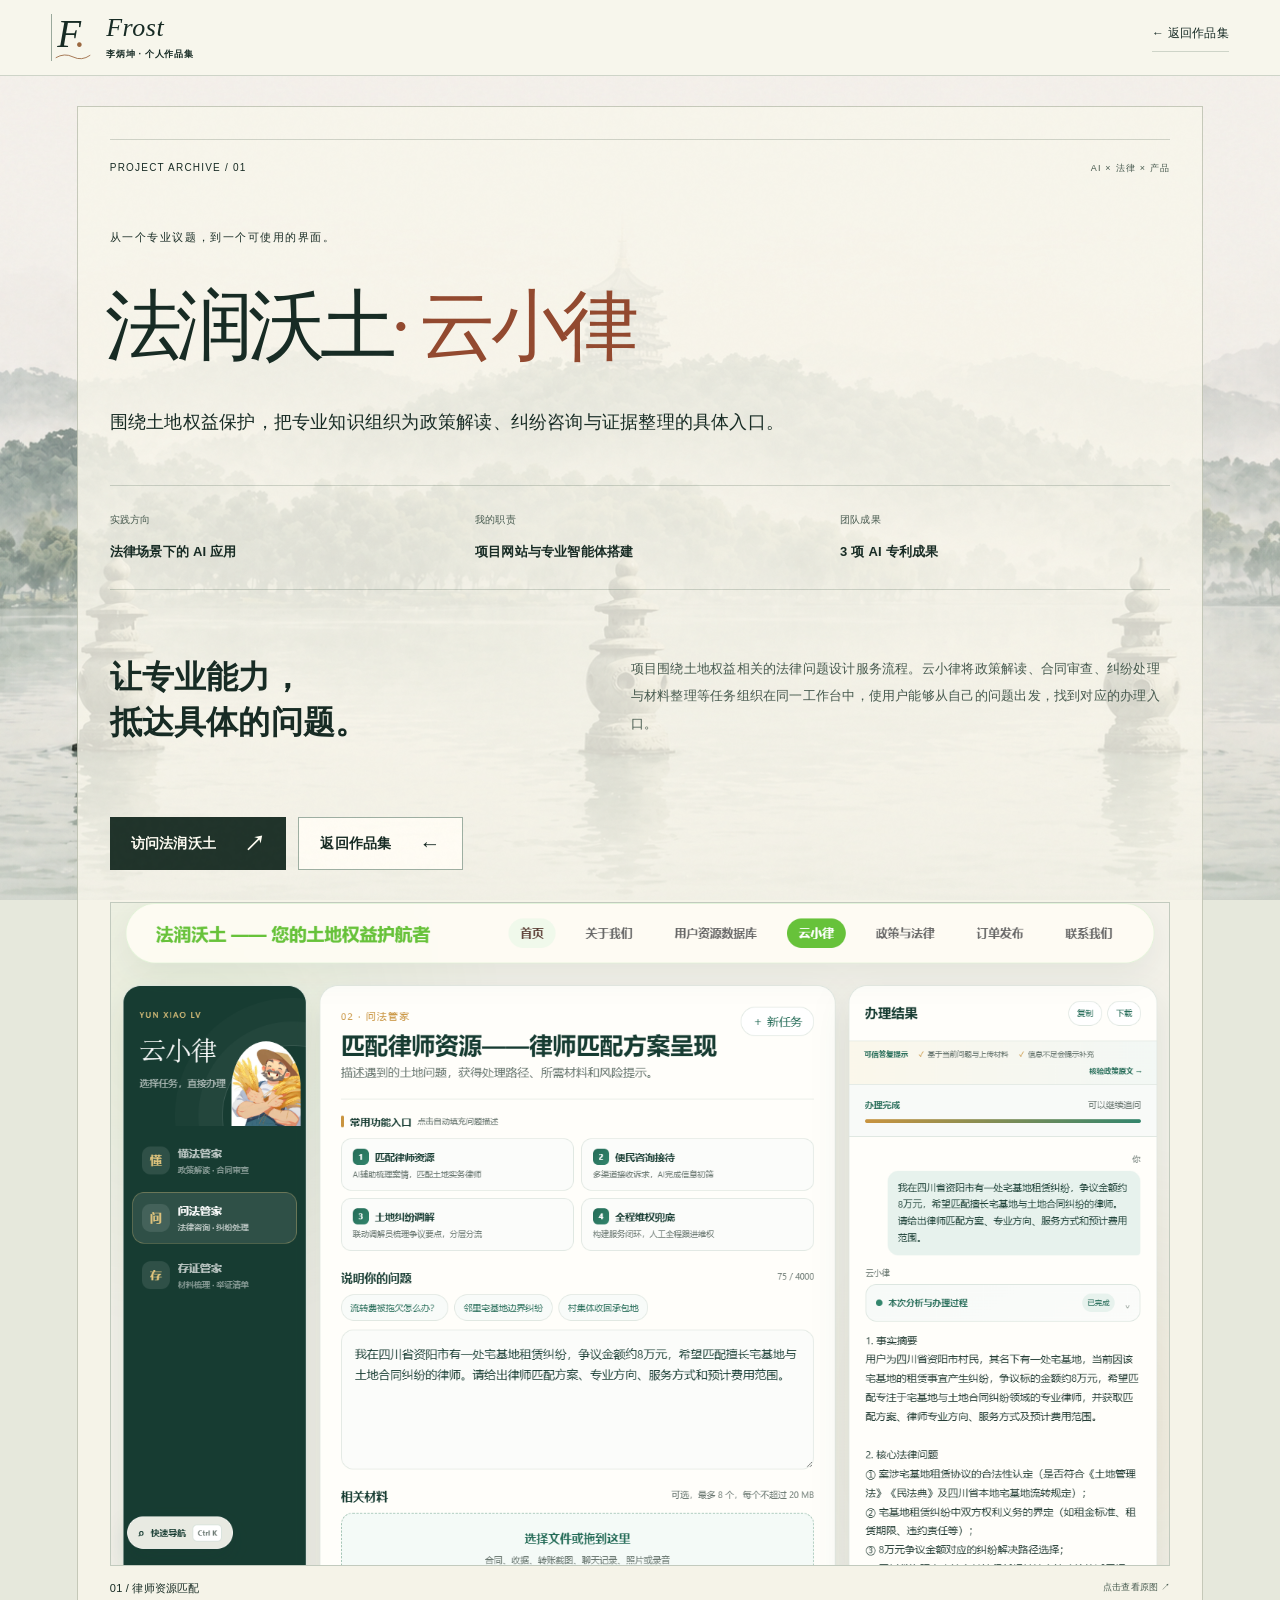
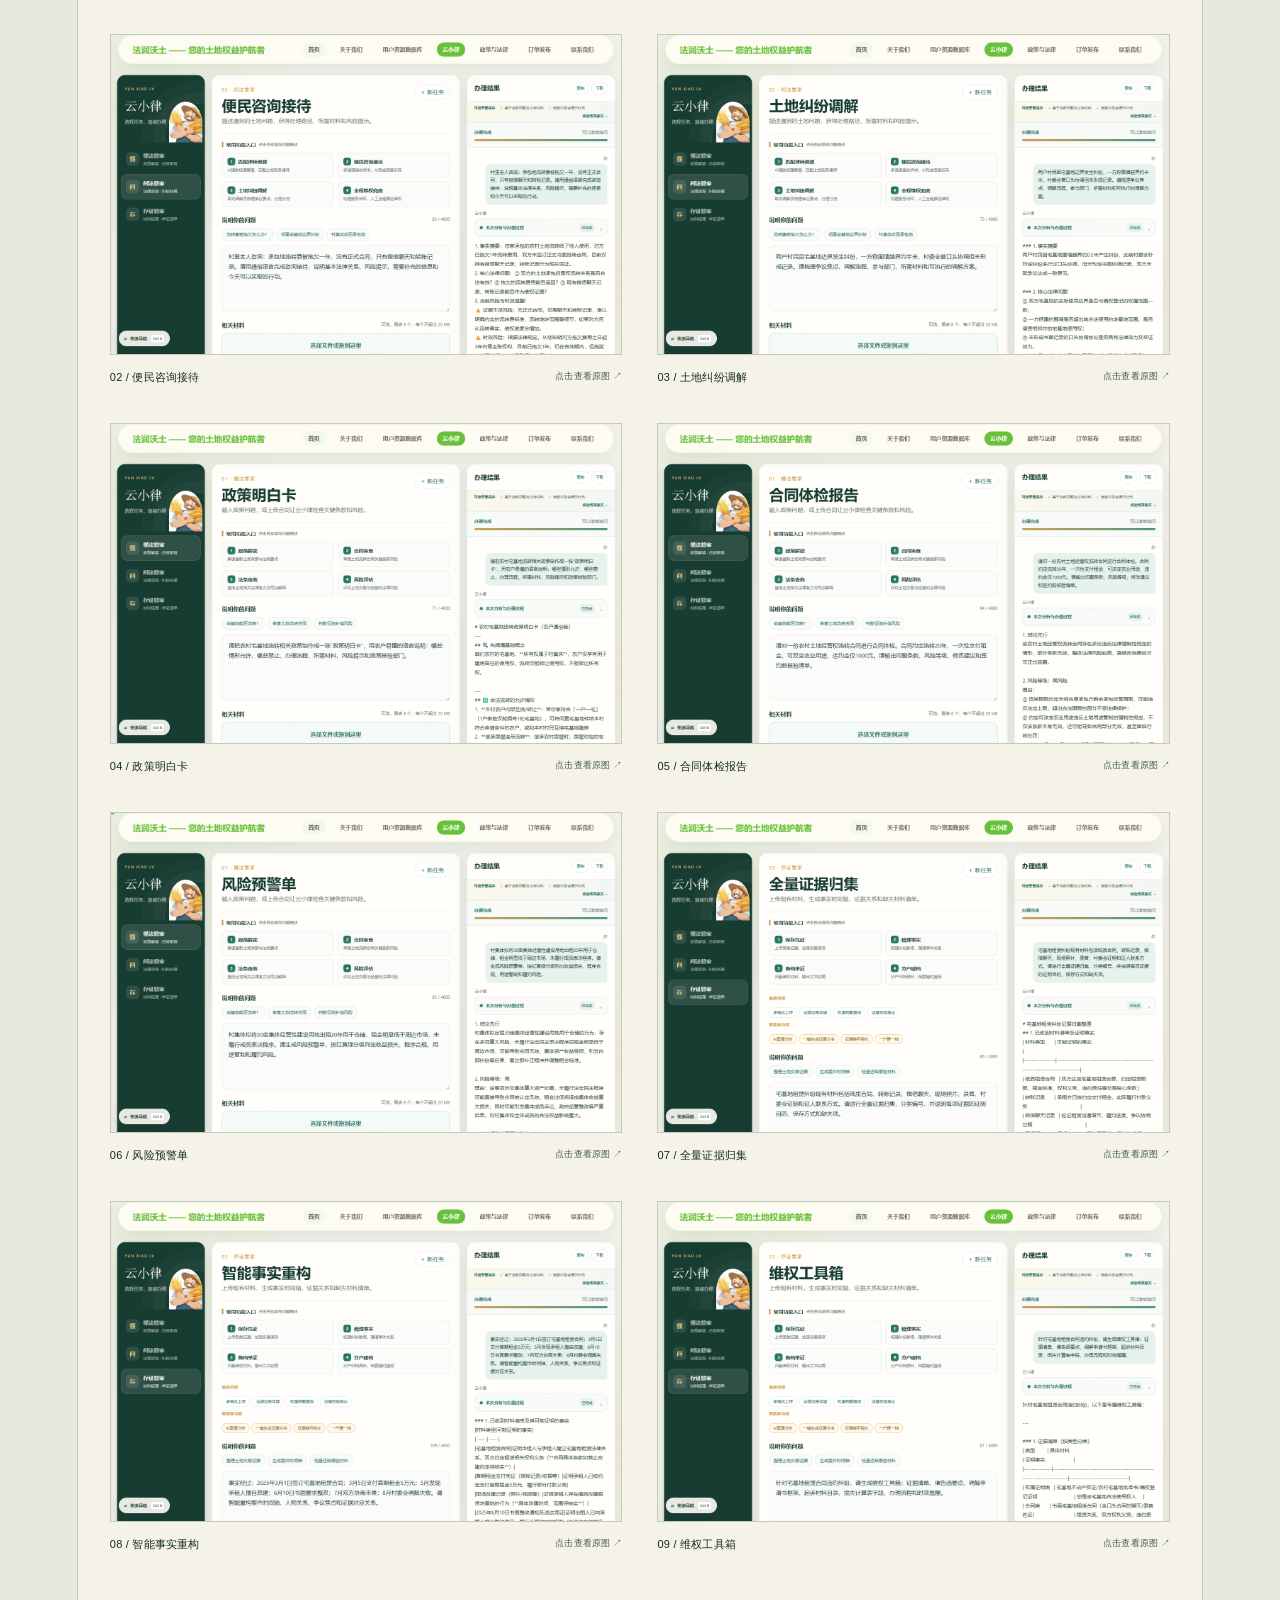
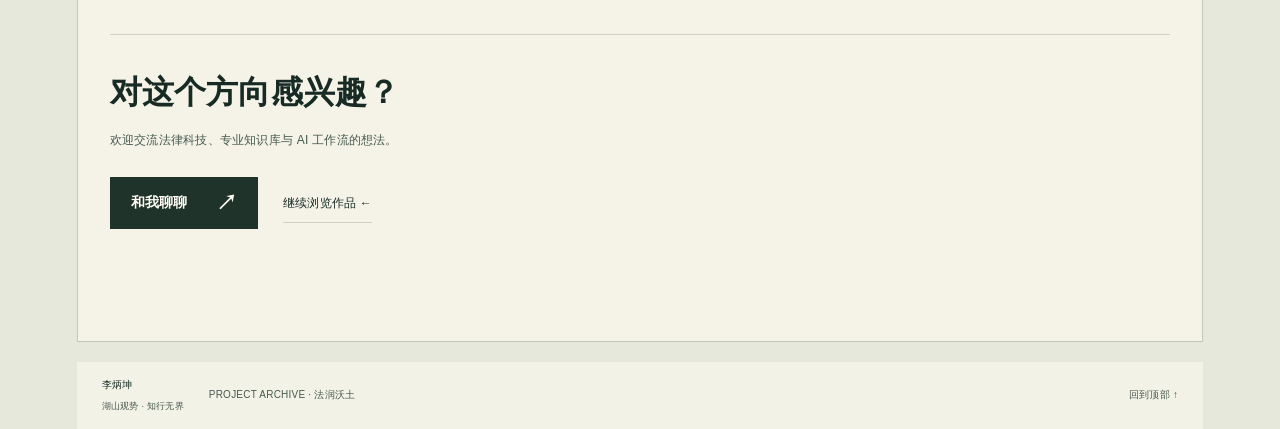
==== project-farun.html @ 603ca11f "Publish Frost portfolio with curated work order and linked resume navigation" ====
<!DOCTYPE html>
<html lang="zh-CN"><head><meta charset="UTF-8"><meta name="viewport" content="width=device-width,initial-scale=1"><meta name="theme-color" content="#203d35"><meta name="description" content="法润沃土·云小律项目档案：土地权益场景下的专业智能体与九项功能展示。"><title>法润沃土 · 项目档案 — 李炳坤</title><link rel="icon" href="assets/favicon.svg"><link rel="stylesheet" href="styles.css"><link rel="stylesheet" href="compact.css"><link rel="stylesheet" href="natural-lake.css"></head><body class="compact case-page"><div class="site-backdrop" aria-hidden="true"></div>
<a class="skip-link" href="#case-main">跳转到项目正文</a><header class="site-header"><a class="brand" href="index.html#home"><span aria-hidden="true" class="frost-mark">F<i>.</i><svg viewbox="0 0 44 9"><path d="M2 6Q12 0 22 5T42 3"></path></svg></span><span class="brand-word">Frost<small>李炳坤 · 个人作品集</small></span></a><a class="text-link" href="index.html#works">← 返回作品集</a></header>
<main class="wrap case-main" id="case-main"><div class="section-kicker"><span>PROJECT ARCHIVE / 01</span><span>AI × 法律 × 产品</span></div><span class="eyebrow">从一个专业议题，到一个可使用的界面。</span><h1 class="case-title">法润沃土<span>· 云小律</span></h1><p class="case-lead">围绕土地权益保护，把专业知识组织为政策解读、纠纷咨询与证据整理的具体入口。</p><div class="case-facts"><div><span>实践方向</span><strong>法律场景下的 AI 应用</strong></div><div><span>我的职责</span><strong>项目网站与专业智能体搭建</strong></div><div><span>团队成果</span><strong>3 项 AI 专利成果</strong></div></div>
<div class="case-intro"><h2>让专业能力，<br>抵达具体的问题。</h2><div><p>项目围绕土地权益相关的法律问题设计服务流程。云小律将政策解读、合同审查、纠纷处理与材料整理等任务组织在同一工作台中，使用户能够从自己的问题出发，找到对应的办理入口。</p></div></div>
<div class="case-actions"><a class="button button-dark" href="https://farunwotu.netlify.app/" target="_blank" rel="noopener noreferrer">访问法润沃土 <span>↗</span></a><a class="button button-paper" href="index.html#works">返回作品集 <span>←</span></a></div><div class="case-gallery">
<figure><a href="assets/evidence/farun-01.png" target="_blank" rel="noopener"><img src="assets/evidence/farun-01.png" alt="律师资源匹配方案功能截图" width="1440" height="900" loading="lazy"></a><figcaption><span>01 / 律师资源匹配</span><span>点击查看原图 ↗</span></figcaption></figure>
<figure><a href="assets/evidence/farun-02.png" target="_blank" rel="noopener"><img src="assets/evidence/farun-02.png" alt="便民咨询接待功能截图" width="1440" height="900" loading="lazy"></a><figcaption><span>02 / 便民咨询接待</span><span>点击查看原图 ↗</span></figcaption></figure>
<figure><a href="assets/evidence/farun-03.png" target="_blank" rel="noopener"><img src="assets/evidence/farun-03.png" alt="土地纠纷调解功能截图" width="1440" height="900" loading="lazy"></a><figcaption><span>03 / 土地纠纷调解</span><span>点击查看原图 ↗</span></figcaption></figure>
<figure><a href="assets/evidence/farun-04.png" target="_blank" rel="noopener"><img src="assets/evidence/farun-04.png" alt="政策明白卡功能截图" width="1440" height="900" loading="lazy"></a><figcaption><span>04 / 政策明白卡</span><span>点击查看原图 ↗</span></figcaption></figure>
<figure><a href="assets/evidence/farun-05.png" target="_blank" rel="noopener"><img src="assets/evidence/farun-05.png" alt="合同体检报告功能截图" width="1440" height="900" loading="lazy"></a><figcaption><span>05 / 合同体检报告</span><span>点击查看原图 ↗</span></figcaption></figure>
<figure><a href="assets/evidence/farun-06.png" target="_blank" rel="noopener"><img src="assets/evidence/farun-06.png" alt="风险预警单功能截图" width="1440" height="900" loading="lazy"></a><figcaption><span>06 / 风险预警单</span><span>点击查看原图 ↗</span></figcaption></figure>
<figure><a href="assets/evidence/farun-07.png" target="_blank" rel="noopener"><img src="assets/evidence/farun-07.png" alt="全量证据归集功能截图" width="1440" height="900" loading="lazy"></a><figcaption><span>07 / 全量证据归集</span><span>点击查看原图 ↗</span></figcaption></figure>
<figure><a href="assets/evidence/farun-08.png" target="_blank" rel="noopener"><img src="assets/evidence/farun-08.png" alt="智能事实重构功能截图" width="1440" height="900" loading="lazy"></a><figcaption><span>08 / 智能事实重构</span><span>点击查看原图 ↗</span></figcaption></figure>
<figure><a href="assets/evidence/farun-09.png" target="_blank" rel="noopener"><img src="assets/evidence/farun-09.png" alt="维权工具箱功能截图" width="1440" height="900" loading="lazy"></a><figcaption><span>09 / 维权工具箱</span><span>点击查看原图 ↗</span></figcaption></figure>
</div><div class="case-end"><h2>对这个方向感兴趣？</h2><p>欢迎交流法律科技、专业知识库与 AI 工作流的想法。</p><a class="button button-dark" href="index.html#contact">和我聊聊 <span>↗</span></a><a class="text-link" href="index.html#works">继续浏览作品 ←</a></div></main><footer class="site-footer wrap"><a class="footer-name" href="index.html">李炳坤<span>湖山观势 · 知行无界</span></a><span>PROJECT ARCHIVE · 法润沃土</span><a href="#case-main">回到顶部 ↑</a></footer></body></html>
---- styles.css ----
@charset "UTF-8";
:root{--paper:#f4f1e9;--ink:#203d35;--muted:#6c746a;--line:#203d3529;--accent:#aa694a;--serif:"Noto Serif SC","Source Han Serif SC","Songti SC","SimSun",serif;--sans:"Segoe UI","Microsoft YaHei",sans-serif;--ease:cubic-bezier(.22,1,.36,1)}
*{box-sizing:border-box}html{scroll-behavior:smooth;scroll-padding-top:110px}body{margin:0;background:var(--paper);color:var(--ink);font-family:var(--sans);font-size:14px;line-height:1.8;-webkit-font-smoothing:antialiased}body::after{content:"";position:fixed;inset:0;opacity:.025;pointer-events:none;z-index:90;background-image:url("data:image/svg+xml,%3Csvg viewBox='0 0 180 180' xmlns='http://www.w3.org/2000/svg'%3E%3Cfilter id='n'%3E%3CfeTurbulence type='fractalNoise' baseFrequency='.78' numOctaves='3' stitchTiles='stitch'/%3E%3C/filter%3E%3Cpath fill='%23000' filter='url(%23n)' d='M0 0h180v180H0z'/%3E%3C/svg%3E")}::selection{background:#c9d4b7;color:var(--ink)}a{color:inherit;text-decoration:none}button{color:inherit;font:inherit;cursor:pointer;border:0;background:none}a,button,summary{-webkit-tap-highlight-color:transparent}button,a,summary{touch-action:manipulation}:focus-visible{outline:2px solid var(--accent);outline-offset:6px}img{display:block;max-width:100%}h1,h2,h3,p{margin:0}h1,h2,h3{font-weight:400}h2{font-family:var(--serif);font-size:clamp(32px,3.5vw,52px);line-height:1.55;letter-spacing:-.04em}h3{font-family:var(--serif);font-size:23px;line-height:1.5}i,em{font-weight:400}button span,a span{transition:transform .35s var(--ease)}.wrap{width:min(1280px,88%);margin-inline:auto}.section-pad{padding-block:112px}.eyebrow,.mini-label{font-size:11px;letter-spacing:.14em}.mini-label{color:var(--muted)}.serif-italic{color:var(--accent)}.skip-link{position:fixed;top:-70px;left:20px;background:var(--ink);color:var(--paper);padding:12px 20px;z-index:300}.skip-link:focus{top:15px}.reading-progress{position:fixed;left:0;top:0;height:3px;width:100%;background:var(--accent);transform:scaleX(0);transform-origin:left;z-index:150}
.site-header{height:108px;width:88%;max-width:1280px;margin:auto;border-bottom:1px solid var(--line);display:flex;align-items:center;justify-content:space-between;gap:20px}.brand{display:flex;align-items:center;gap:13px;font-family:var(--serif);font-size:22px;letter-spacing:.1em}.brand small{display:block;font:9px var(--sans);letter-spacing:.18em;margin-top:2px}.brand-seal{display:grid;place-items:center;border:1px solid var(--ink);width:38px;height:42px;font-size:27px;line-height:1}.site-header nav{display:flex;gap:42px}.site-header nav a{font-size:12px;position:relative;padding:12px 0}.site-header nav a::after{content:"";height:1px;background:var(--ink);position:absolute;bottom:6px;left:0;width:100%;transform:scaleX(0);transform-origin:left;transition:transform .3s}.site-header nav a:hover::after,.site-header nav a.active::after{transform:scaleX(1)}.site-header nav a span{font-size:8px;vertical-align:super;margin-left:7px;color:var(--muted)}.nav-contact{font-size:12px;display:flex;align-items:center;gap:9px}.nav-contact>span:last-child{font-size:22px;margin-left:16px}.status-dot{display:inline-block;width:6px;height:6px;border-radius:100%;background:#83966a;box-shadow:0 0 0 4px #83966a14}
.hero{position:relative;padding-top:60px;padding-bottom:80px;display:grid;grid-template-columns:1.3fr 1fr;gap:5.5%;align-items:center}.hero .eyebrow{display:flex;align-items:center;gap:12px;font-size:10px;letter-spacing:.1em;margin-bottom:26px}.tiny-star{font-size:24px;color:var(--accent)}h1{font-family:var(--serif);font-size:clamp(54px,6.4vw,94px);line-height:1.35;letter-spacing:-.07em;margin-left:-5px}.hero-line{display:block;overflow:hidden;padding-bottom:.07em}.hero-line>span{display:block}.outline-word{color:transparent;-webkit-text-stroke:1px var(--ink)}h1 i{color:var(--accent);font-style:normal;margin-left:-.2em}.hero-description{display:flex;gap:20px;margin-top:24px;align-items:stretch}.vertical-rule{width:1px;background:var(--accent);margin-block:5px}.hero-description p{font-family:var(--serif);font-size:17px;line-height:1.9}.hero-description p>span{display:inline-block;font-family:var(--sans);font-size:12px;color:var(--muted);margin-top:10px}.hero-actions{display:flex;align-items:center;gap:30px;margin-top:31px}.button{padding:15px 25px;display:inline-flex;justify-content:space-between;align-items:center;gap:36px;font-size:12px;min-height:50px;transition:background .3s,transform .3s}.button-dark{color:var(--paper);background:var(--ink)}.button-dark:hover{background:#35564a}.button:hover>span,.text-link:hover>span{transform:translate(3px,-3px)}.button>span{font-size:21px;line-height:1}.text-link{font-size:12px;border-bottom:1px solid var(--line);padding-bottom:7px;display:inline-flex;gap:24px;align-items:center}.hero-foot{font-size:10px;margin-top:43px;display:flex;flex-wrap:wrap;gap:14px 22px;color:var(--muted)}.coordinate{font-size:9px;letter-spacing:.04em}.portrait-composition{position:relative;align-self:center}.portrait-topline,.portrait-bottom{font-size:9px;display:flex;justify-content:space-between;letter-spacing:.08em;color:var(--muted)}.portrait-topline{margin-bottom:13px}.portrait-bottom{margin-top:14px}.portrait-frame{aspect-ratio:4/4.85;position:relative;overflow:hidden;background:#31454e}.portrait-frame>img{width:100%;height:100%;object-fit:cover;object-position:53% 50%;transition:transform 1.5s var(--ease);filter:saturate(.66)}.portrait-frame:hover>img{transform:scale(1.045)}.portrait-shade{position:absolute;inset:0;background:linear-gradient(180deg,transparent 60%,#11292390)}.portrait-caption{position:absolute;bottom:27px;left:27px;right:27px;display:flex;justify-content:space-between;align-items:end;color:#fff}.portrait-caption>span:first-child{font:20px/1.6 var(--serif);letter-spacing:.15em}.portrait-caption>span:last-child{font-size:10px;letter-spacing:.2em;line-height:1.4}.portrait-corner{position:absolute;top:15px;left:20px;color:#ffffffa0;font-size:25px;font-weight:200}.orbit-stamp{position:absolute;width:113px;height:113px;left:-56px;bottom:65px;background:var(--paper);border-radius:50%;box-shadow:0 0 0 7px #f4f1e925}.orbit-stamp svg{width:100%;height:100%;animation:orbit 35s linear infinite}.orbit-stamp text{fill:var(--ink);font:10.8px var(--sans);letter-spacing:1.4px}.orbit-stamp>span{position:absolute;inset:0;display:grid;place-items:center;font:46px Georgia,serif}.scroll-note{grid-column:1/-1;display:flex;align-items:center;gap:20px;font-size:10px;letter-spacing:.1em;margin-top:20px}.scroll-note span:last-child{color:var(--muted);font-size:8px;letter-spacing:.2em}.scroll-arrow{border:1px solid var(--line);width:29px;height:39px;display:grid;place-items:center;animation:bob 2s ease-in-out infinite}.ticker{overflow:hidden;background:var(--ink);color:var(--paper);padding:25px 0}.ticker-track{display:flex;width:max-content;align-items:center;animation:ticker 45s linear infinite}.ticker:hover .ticker-track{animation-play-state:paused}.ticker span{font:23px Georgia,serif;letter-spacing:.04em;white-space:nowrap}.ticker i{font-style:normal;color:#c9c2a5;font-size:29px;margin:0 48px}
.section-kicker{display:flex;justify-content:space-between;align-items:center;border-top:1px solid var(--line);padding-top:19px;margin-bottom:54px;font-size:10px;letter-spacing:.12em}.section-kicker>span:last-child{font-size:9px;color:var(--muted)}.about-grid{display:grid;grid-template-columns:1fr 1fr;gap:12%}.about h2{margin-top:20px}.signature{font:italic 37px "Palatino Linotype",Georgia,serif;color:var(--accent);margin-top:30px;transform:rotate(-6deg);display:inline-block}.signature span{font:10px var(--sans);display:inline-block;transform:rotate(6deg);margin-left:22px;color:var(--muted)}.about-body p{font-size:13px;line-height:2.1;color:var(--muted);margin-bottom:18px}.about-body .lead{font-family:var(--serif);font-size:22px;color:var(--ink);line-height:1.8;margin-bottom:22px}.tags{display:flex;gap:8px;flex-wrap:wrap;margin-top:24px}.tags>span{font-size:10px;border:1px solid var(--line);padding:4px 11px}.metrics{display:grid;grid-template-columns:repeat(4,1fr);margin-top:65px;padding-block:36px;border-top:1px solid var(--line);border-bottom:1px solid var(--line)}.metrics>div{padding-left:30px;border-left:1px solid var(--line)}.metrics>div:first-child{padding-left:0;border:0}.metrics strong{font:58px/1.2 Georgia,serif;display:block;letter-spacing:-.04em}.metrics em{font:17px var(--serif);margin-left:7px;letter-spacing:0}.metrics>div>span{display:block;margin-top:12px;font-size:11px;color:var(--muted)}.expertise{background:#e9eade}.section-heading{display:flex;align-items:center;justify-content:space-between;gap:40px;margin-bottom:45px}.section-heading>p{font-size:12px;color:var(--muted);line-height:2}.capability{border-top:1px solid var(--line)}.capability:last-child{border-bottom:1px solid var(--line)}.capability summary{list-style:none;cursor:pointer;display:flex;align-items:center;gap:28px;padding:31px 0;transition:color .25s}.capability summary::-webkit-details-marker{display:none}.capability summary:hover{color:var(--accent)}.cap-number{font:12px Georgia,serif;align-self:flex-start;margin-top:7px;color:var(--muted)}.cap-title{font-family:var(--serif);font-size:34px;display:flex;align-items:center;gap:26px;flex:1}.cap-title>span{font:10px var(--sans);letter-spacing:.12em;color:var(--muted)}.cap-short{font-size:11px;color:var(--muted)}.cap-toggle{border:1px solid var(--line);width:44px;height:44px;display:grid;place-items:center;font-size:22px;transition:transform .4s,background .4s}.capability[open] .cap-toggle{transform:rotate(90deg);background:var(--ink);color:var(--paper)}.cap-content{display:grid;grid-template-columns:.85fr 1.4fr;gap:7%;padding:4px 0 45px 42px;animation:cap-in .5s var(--ease)}.cap-art{min-height:315px;position:relative;padding:35px;display:flex;flex-direction:column;justify-content:center;overflow:hidden}.language-art{background:#d9dfd0}.language-art>span{font:70px/.95 Georgia,serif;position:relative;z-index:1}.language-art>div{font-size:10px;margin-top:22px;letter-spacing:.2em}.language-art svg{position:absolute;width:220px;right:-42px;bottom:-34px;fill:none;stroke:var(--ink);stroke-width:.7;opacity:.18;animation:orbit 70s linear infinite}.cap-description>p{font:17px/1.7 var(--serif);margin-bottom:18px}.cap-description ul{padding:0;list-style:none;margin:0}.cap-description li{margin-bottom:14px;display:grid;grid-template-columns:145px 1fr;gap:15px}.cap-description strong{font-size:12px;font-weight:500}.cap-description li span{font-size:12px;color:var(--muted);line-height:1.9}.cap-description .tags{margin-top:20px}.ai-art{background:var(--ink);color:var(--paper);align-items:center}.ai-art>span{font:90px Georgia,serif;z-index:1}.ai-spark{color:#b9c59d;font-size:45px;margin-left:12px;display:inline-block;animation:orbit 15s linear infinite}.ai-orbit{position:absolute;width:250px;height:130px;border:1px solid #f4f1e935;border-radius:50%;transform:rotate(40deg)}.ai-orbit.second{transform:rotate(-40deg)}.art-caption{position:absolute;bottom:24px;left:28px;font-size:9px;letter-spacing:.18em}.media-art{background:#dfc8b3}.media-art>span{font:56px/1 Georgia,serif;position:relative;z-index:1}.media-bars{position:absolute;right:20px;bottom:0;display:flex;gap:10px;align-items:end;height:80%;opacity:.18}.media-bars i{display:block;width:22px;background:var(--ink);height:35%}.media-bars i:nth-child(2n){height:50%}.media-bars i:nth-child(3n){height:65%}.media-bars i:last-child{height:90%}
.practice-grid{display:grid;grid-template-columns:repeat(3,minmax(0,1fr));gap:28px}.project{display:flex;flex-direction:column;min-width:0}.project-visual{height:330px;position:relative;overflow:hidden;transition:transform .6s var(--ease);padding:48px 25px;display:flex;flex-direction:column;justify-content:center;align-items:center}.project:hover .project-visual{transform:translateY(-6px)}.visual-index,.visual-foot{position:absolute;left:24px;font-size:8px;letter-spacing:.17em}.visual-index{top:20px}.visual-foot{bottom:20px;opacity:.7}.workflow-visual{background:#e2e5d9;background-image:linear-gradient(#203d3507 1px,transparent 1px),linear-gradient(90deg,#203d3507 1px,transparent 1px);background-size:24px 24px}.flow-node{border:1px solid #203d3538;background:#eef0e7;text-align:center;padding:9px 20px;font-size:12px;width:80%}.flow-node span{display:block;font-size:6px;letter-spacing:.15em;margin-top:3px}.flow-core{background:var(--ink);color:var(--paper);box-shadow:0 7px 18px #203d351a}.flow-connector{font-size:16px;line-height:1.5;color:#7c8c79}.growth-visual{background:#c5a285;color:#203d35;align-items:flex-start}.big-stat{font:100px/1 Georgia,serif;letter-spacing:-.06em}.big-stat span{font:24px var(--serif);letter-spacing:0;margin-left:6px}.growth-sub{font:14px var(--serif);letter-spacing:.16em;margin-top:10px}.growth-visual svg{width:100%;height:70px;margin-top:25px;overflow:visible}.growth-visual path{fill:none;stroke:var(--ink);stroke-width:1.5}.growth-visual .graph-grid{stroke-width:.5;opacity:.2}.voice-visual{background:#263f37;color:var(--paper);align-items:flex-start}.quote-mark{position:absolute;right:25px;top:30px;font:120px Georgia,serif;color:#f4f1e925}.voice-type{font:48px/1.05 Georgia,serif;position:relative}.voice-type i{color:#c8ccaf}.sound-wave{display:flex;align-items:center;gap:7px;height:46px;margin-top:24px}.sound-wave i{display:block;width:2px;background:#bbc4a5;height:18px}.sound-wave i:nth-child(3n){height:36px}.sound-wave i:nth-child(4n){height:28px}.sound-wave i:nth-child(5n){height:44px}.project:hover .sound-wave i{animation:wave .8s ease-in-out infinite alternate}.sound-wave i:nth-child(2n){animation-delay:.25s}.project-meta{display:flex;justify-content:space-between;font-size:9px;color:var(--muted);margin-top:25px;gap:10px}.project h3{font-size:21px;margin-top:12px}.project>p{font-size:12px;line-height:1.95;color:var(--muted);margin-top:14px;margin-bottom:22px}.project-link{display:flex;justify-content:space-between;padding:13px 0;border-bottom:1px solid var(--line);font-size:11px;margin-top:auto;text-align:left}.project-link span{font-size:20px;line-height:1}.project-link:hover span{transform:translate(3px,-3px)}.source-note{font-size:9px;letter-spacing:.04em;color:var(--muted);margin-top:28px}
.landscape{height:520px;position:relative;overflow:hidden;color:#f4f1e9;background:#31473b}.landscape>img{position:absolute;width:100%;height:120%;top:-10%;object-fit:cover;filter:saturate(.45);will-change:transform}.landscape-overlay{position:absolute;inset:0;background:linear-gradient(90deg,#142e2ad9,#142e2a50)}.landscape-inner{position:relative;z-index:1;padding-top:75px}.landscape-inner>.eyebrow{font-size:9px;letter-spacing:.2em;color:#d1d5bf}.landscape-inner>p{font:clamp(36px,4.5vw,64px)/1.6 var(--serif);letter-spacing:.03em;margin-top:28px}.landscape-inner>p span{color:#d9c59e}.landscape-inner>div{display:flex;justify-content:space-between;font-size:11px;letter-spacing:.12em;margin-top:45px;border-top:1px solid #f4f1e94d;padding-top:20px}.contact-grid{display:grid;grid-template-columns:1fr 300px;gap:12%;align-items:center}.availability{display:flex;align-items:center;gap:12px;font-size:11px;margin-bottom:25px}.contact h2{font-size:clamp(32px,3.8vw,54px);position:relative;display:inline-block}.contact-star{position:absolute;right:-65px;top:0;color:var(--accent);font-size:50px;animation:orbit 35s linear infinite}.contact-grid p{font-size:12px;color:var(--muted);line-height:2;margin-top:22px}.email-link{font:clamp(17px,2.1vw,30px)/1.4 Georgia,serif;display:flex;gap:25px;justify-content:space-between;border-bottom:1px solid var(--ink);padding-block:17px;margin-top:25px;max-width:520px;overflow-wrap:anywhere}.email-link span{flex-shrink:0}.email-link:hover span{transform:translate(4px,-4px)}.contact-links{display:flex;flex-wrap:wrap;gap:12px 26px;font-size:10px;margin-top:23px}.contact-links a:hover{color:var(--accent)}.wechat-card{border:1px solid var(--line);padding:24px;background:#eeeee3;display:flex;flex-direction:column;align-items:center}.wechat-card-top{display:flex;justify-content:space-between;width:100%;font-size:10px;margin-bottom:22px}.wechat-card-top>span:last-child{font-size:19px}.wechat-card>img{width:190px;height:auto;border:12px solid white;background:white}.wechat-card>strong{font-weight:500;letter-spacing:.13em;font-size:16px;margin-top:20px}.qr-hint{font-size:9px;color:var(--muted);margin-top:5px}.wechat-card>.button{margin-top:22px;width:100%;padding:10px 20px;min-height:44px;font-size:11px}.site-footer{border-top:1px solid var(--line);padding-block:30px;display:flex;justify-content:space-between;align-items:center;gap:22px;font-size:9px;color:var(--muted)}.footer-name{font:19px var(--serif);color:var(--ink)}.footer-name>span{font:9px var(--sans);display:block;margin-top:8px;color:var(--muted)}.site-footer button{font-size:10px;padding:10px 0}.site-footer>a:last-child{font-size:10px}
dialog{background:var(--paper);color:var(--ink);border:1px solid var(--line);padding:60px;width:min(680px,90vw);max-height:85vh;overscroll-behavior:contain}dialog::backdrop{background:#112922b8;backdrop-filter:blur(6px)}dialog[open]{animation:cap-in .35s var(--ease)}.dialog-close{position:absolute;right:15px;top:10px;font-size:29px;padding:5px 12px}dialog h2{font-size:32px;margin:20px 0 28px}dialog h3{font-size:17px;margin:22px 0 9px}dialog p{font-size:13px;color:var(--muted);line-height:2}dialog .eyebrow{color:var(--accent);font-size:9px}dialog .text-link{margin-top:30px}.toast{position:fixed;bottom:30px;left:50%;transform:translate(-50%,20px);background:var(--ink);color:var(--paper);padding:12px 25px;font-size:12px;box-shadow:0 6px 30px #0002;opacity:0;visibility:hidden;transition:.3s;z-index:300;max-width:90vw;text-align:center}.toast.visible{opacity:1;visibility:visible;transform:translate(-50%,0)}
.intro[hidden]{display:none}.intro{position:fixed;inset:0;background:var(--ink);color:var(--paper);z-index:200;display:flex;flex-direction:column;justify-content:space-between;padding:35px 6%;clip-path:inset(0);transition:clip-path 1s var(--ease)}.intro.leaving{clip-path:inset(0 0 100% 0);pointer-events:none}.intro-top,.intro-bottom{display:flex;justify-content:space-between;align-items:center;font-size:9px;letter-spacing:.16em}.intro-top>button{font-size:11px;letter-spacing:.1em;padding:12px 0}.intro-center{text-align:center}.intro-eyebrow{font-size:11px;letter-spacing:.3em;color:#c4ccb8;display:block;animation:cap-in 1s .1s both}.intro-name{font:clamp(65px,12vw,180px)/1.7 var(--serif);letter-spacing:.08em;overflow:hidden;white-space:nowrap}.intro-name>span{display:inline-block;animation:intro-letter 1.2s var(--ease) both}.intro-name>span:nth-child(2){animation-delay:.12s}.intro-name>span:nth-child(3){animation-delay:.24s}.intro-name>span:nth-child(4){animation-delay:.36s}.intro-name>i{font-style:normal;color:#c7a477;display:inline-block;animation:intro-letter 1.2s .48s var(--ease) both;margin-left:-.35em}.intro-line{width:min(420px,65%);height:1px;background:#c7cdb94d;margin:10px auto 25px;position:relative;overflow:hidden}.intro-line::after{content:"";position:absolute;inset:0;background:#c7a477;transform-origin:left;animation:line-draw 1.8s .1s both}.intro-caption{font-size:8px;letter-spacing:.25em;animation:cap-in 1s .5s both}.is-intro{overflow:hidden}.motion .reveal{opacity:0;transform:translateY(26px);transition:opacity .85s var(--ease),transform .85s var(--ease)}.motion .reveal.visible{opacity:1;transform:none}.motion:not(.ready) .hero-enter{opacity:0;transform:translateY(22px)}.motion .hero-enter{transition:opacity 1.2s var(--ease),transform 1.2s var(--ease)}.motion .hero-actions{transition-delay:.15s}.motion .hero-foot{transition-delay:.25s}.motion .portrait-composition{transition-delay:.2s}.motion:not(.ready) .hero-line>span{transform:translateY(115%) rotate(3deg)}.motion .hero-line>span{transition:transform 1.4s var(--ease)}.motion .hero-line:nth-child(2)>span{transition-delay:.15s}
@keyframes orbit{to{transform:rotate(360deg)}}@keyframes bob{50%{transform:translateY(5px)}}@keyframes ticker{to{transform:translateX(-50%)}}@keyframes intro-letter{from{transform:translateY(110%) rotate(8deg)}to{transform:none}}@keyframes line-draw{from{transform:scaleX(0)}to{transform:scaleX(1)}}@keyframes cap-in{from{opacity:0;transform:translateY(15px)}to{opacity:1;transform:none}}@keyframes wave{to{transform:scaleY(.4)}}
@media(min-width:1600px){.hero{padding-top:80px;padding-bottom:90px}.portrait-frame{max-height:600px}.hero h1{font-size:100px}}
@media(max-width:1100px){.wrap,.site-header{width:90%}.hero{gap:5%;grid-template-columns:1.2fr 1fr}.hero .eyebrow{font-size:8px}.hero h1{font-size:6.2vw}.hero-description p{font-size:15px}.hero-foot{margin-top:25px}.hero-actions{margin-top:25px}.portrait-topline span:first-child{font-size:8px}.cap-content{gap:5%;padding-left:0}.cap-description li{grid-template-columns:1fr;gap:4px}.cap-art{min-height:340px}.project-visual{height:290px;padding-inline:20px}.project h3{font-size:18px}.voice-type{font-size:40px}.big-stat{font-size:80px}.contact-grid{gap:7%}.contact-star{right:-45px;font-size:36px}.section-pad{padding-block:85px}.cap-title{gap:18px}.cap-title>span{font-size:9px}}
@media(max-width:760px){html{scroll-padding-top:25px}.site-header{height:85px}.brand{font-size:19px;gap:10px}.brand-seal{width:32px;height:36px;font-size:24px}.site-header nav{gap:20px}.site-header nav a{font-size:11px}.site-header nav a span{display:none}.nav-contact{font-size:10px;gap:7px}.nav-contact>span:last-child{margin-left:2px;font-size:18px}.hero{grid-template-columns:1fr;padding-top:40px;padding-bottom:35px;gap:35px}.hero .eyebrow{font-size:8px;margin-bottom:19px}.hero h1{font-size:clamp(53px,10.5vw,78px);line-height:1.3}.hero-description{margin-top:20px}.hero-description p{font-size:16px}.hero-description p>span{font-size:11px}.hero-foot{margin-top:28px;gap:10px 20px}.hero-actions{gap:26px}.portrait-composition{width:88%;margin-left:auto}.portrait-frame{aspect-ratio:1/1.06}.portrait-frame>img{object-position:center 45%}.portrait-topline{font-size:8px}.portrait-bottom{font-size:8px}.orbit-stamp{width:90px;height:90px;left:-40px;bottom:50px}.orbit-stamp>span{font-size:35px}.portrait-caption{bottom:22px;left:22px;right:22px}.portrait-caption>span:first-child{font-size:18px}.scroll-note{margin-top:0;justify-content:center;gap:15px}.ticker{padding-block:20px}.ticker span{font-size:19px}.ticker i{margin-inline:30px;font-size:22px}.section-pad{padding-block:65px}.section-kicker{margin-bottom:35px;font-size:9px;gap:15px}.section-kicker>span:last-child{font-size:7px;text-align:right;letter-spacing:.08em}.about-grid{grid-template-columns:1fr;gap:40px}.about h2{font-size:37px}.signature{margin-top:20px;font-size:31px}.about-body .lead{font-size:21px}.about-body p{font-size:12px}.metrics{grid-template-columns:repeat(2,1fr);gap:28px 0;margin-top:35px;padding-block:28px}.metrics>div{padding-left:24px}.metrics>div:nth-child(3){border:0;padding:0}.metrics strong{font-size:49px}.metrics em{font-size:15px}.metrics>div>span{font-size:10px;margin-top:8px}.section-heading{display:block;margin-bottom:30px}.section-heading h2{font-size:32px}.section-heading>p,.section-heading>.mini-label{display:block;margin-top:15px}.capability summary{gap:15px;padding-block:25px}.cap-title{font-size:29px;display:block;line-height:1.3}.cap-title>span{display:block;font-size:8px;letter-spacing:.08em;margin-top:8px}.cap-short{display:none}.cap-number{font-size:10px;margin-top:3px}.cap-toggle{width:37px;height:37px;font-size:19px}.cap-content{grid-template-columns:1fr;gap:26px;padding-bottom:32px}.cap-art{min-height:230px}.language-art>span{font-size:63px}.language-art svg{width:260px;right:-20px;bottom:-40px}.cap-description>p{font-size:16px}.cap-description li{margin-bottom:18px}.cap-description li span{font-size:12px}.practice-grid{grid-template-columns:1fr;gap:38px}.project-visual{height:320px}.project h3{font-size:24px}.project-meta{font-size:10px;margin-top:20px}.project>p{font-size:12px}.big-stat{font-size:110px}.growth-visual svg{width:100%;height:90px}.voice-type{font-size:64px}.source-note{font-size:8px}.landscape{height:430px}.landscape-inner{padding-top:55px}.landscape-inner>p{font-size:35px;line-height:1.8;margin-top:30px}.landscape-inner>div{display:block;margin-top:30px;padding-top:17px;font-size:10px;line-height:2.2}.landscape-inner>div>span{display:block}.contact-grid{grid-template-columns:1fr;gap:40px}.contact h2{font-size:34px}.contact-star{right:-35px;font-size:28px}.email-link{font-size:23px}.contact-links{font-size:10px;gap:15px 22px}.wechat-card{width:100%;max-width:340px;margin:auto;padding:25px}.wechat-card>img{width:205px}.wechat-card>.button{max-width:250px}.site-footer{display:grid;grid-template-columns:1fr auto;gap:22px 10px;padding-block:25px}.site-footer>span{font-size:8px;grid-column:1/-1;grid-row:2}.site-footer>button{grid-column:2;grid-row:1}.site-footer>a:last-child{grid-column:2;grid-row:2;text-align:right;background:var(--paper);padding-left:10px}.intro{padding:22px 5%}.intro-top,.intro-bottom{font-size:7px;letter-spacing:.08em}.intro-top>span{max-width:180px}.intro-name{font-size:17vw;letter-spacing:.02em}.intro-eyebrow{font-size:10px;letter-spacing:.14em}.intro-caption{font-size:6px;letter-spacing:.14em}dialog{padding:45px 25px}dialog h2{font-size:27px}}
@media(max-width:370px){.site-header nav{gap:12px}.nav-contact{font-size:9px}.hero h1{font-size:14vw}.hero .eyebrow{letter-spacing:0;font-size:7px}.contact h2{font-size:30px}.contact-star{display:none}.email-link{font-size:20px}.portrait-topline span:first-child{font-size:7px}.cap-title>span{font-size:7px}}
@media(prefers-reduced-motion:reduce){html{scroll-behavior:auto}*,*::before,*::after{animation:none!important;transition:none!important}.intro{display:none!important}.motion .reveal,.motion .hero-enter{opacity:1!important;transform:none!important}.motion .hero-line>span{transform:none!important}.landscape>img{transform:none!important}}
/* Proof-led portfolio additions */
.hero-proof{display:flex;gap:0;margin-top:28px;border-top:1px solid var(--line);padding-top:19px;max-width:510px}.hero-proof>a{display:flex;flex-direction:column;padding-inline:24px;border-left:1px solid var(--line)}.hero-proof>a:first-child{padding-left:0;border:0}.hero-proof>a:last-child{padding-right:0}.hero-proof strong{font:22px Georgia,var(--serif);white-space:nowrap}.hero-proof>a:last-child strong{font:12px var(--sans);line-height:26px}.hero-proof span{font-size:9px;color:var(--muted);margin-top:6px}.hero-foot{margin-top:23px}.portrait-caption>span:first-child{padding-left:40px}.works{scroll-margin-top:35px;margin-bottom:55px}.works-heading{display:flex;justify-content:space-between;align-items:end;gap:20px;margin-bottom:25px}.works-heading .eyebrow{font-size:8px;color:var(--accent)}.works-heading h3{font-size:26px;margin-top:9px}.works-heading>span{font-size:10px;color:var(--muted)}.works-grid{display:grid;grid-template-columns:repeat(3,minmax(0,1fr));gap:24px}.work-card{border:1px solid var(--line);display:flex;flex-direction:column;transition:box-shadow .4s,transform .4s}.work-card:hover{transform:translateY(-5px);box-shadow:0 15px 35px #203d3510}.work-cover{height:240px;overflow:hidden;position:relative;background:#e2e5d9}.work-cover>img{width:100%;height:100%;object-fit:cover;object-position:left top;transition:transform .7s var(--ease)}.work-card:hover .work-cover>img{transform:scale(1.04)}.work-badge{position:absolute;left:15px;bottom:15px;padding:5px 9px;background:var(--paper);color:var(--ink);font-size:8px;border:1px solid #203d351a}.work-card-body{padding:24px;display:flex;flex-direction:column;flex:1}.work-category{font-size:9px;color:var(--muted)}.work-card h3{font-size:21px;display:flex;justify-content:space-between;gap:15px;margin-top:8px}.work-card h3>span{font:22px var(--sans)}.work-card p{font-size:11px;color:var(--muted);line-height:2;margin-top:15px;margin-bottom:25px}.work-cta{display:flex;justify-content:space-between;font-size:10px;border-top:1px solid var(--line);padding-top:13px;margin-top:auto}.works-note{font-size:9px;color:var(--muted);margin-top:18px}.land-cover{background:#dfe5d6;display:flex;align-items:center;justify-content:center}.cover-label{position:absolute;left:23px;top:20px;font-size:8px;letter-spacing:.1em;z-index:1}.land-cover-title{font:38px var(--serif);position:relative;z-index:1;letter-spacing:.15em}.land-cover-title small{font:11px var(--sans);display:block;letter-spacing:.15em;margin-top:15px}.land-lines{position:absolute;inset:0;overflow:hidden}.land-lines i{position:absolute;width:500px;height:260px;left:-50px;top:85px;border:1px solid #203d351a;border-radius:50%;transform:rotate(-20deg)}.land-lines i:nth-child(2){top:105px}.land-lines i:nth-child(3){top:125px}.land-lines i:nth-child(4){top:145px}.knowledge-cover{background:#d7bd9f;padding:45px 27px}.knowledge-spines{display:flex;align-items:end;justify-content:center;height:125px;gap:10px}.knowledge-spines i{font:16px var(--serif);font-style:normal;writing-mode:vertical-rl;letter-spacing:12px;padding:16px 13px 5px;background:var(--ink);color:var(--paper);height:120px;border-right:3px solid #f4f1e930}.knowledge-spines i:nth-child(2){height:105px;background:#6f7967}.knowledge-spines i:nth-child(3){background:#9d6f52}.knowledge-spines i:last-child{height:112px;background:#b59d77}.knowledge-cover-title{display:block;text-align:center;font:16px var(--serif);letter-spacing:.1em;margin-top:8px}.knowledge-cover .work-badge{bottom:10px;padding:2px 7px;font-size:7px}.notes-heading{border-top:1px solid var(--line);padding-top:20px;margin-bottom:28px;display:flex;justify-content:space-between;font-size:11px;gap:20px}.notes-heading>span:last-child{font-size:8px;color:var(--muted);letter-spacing:.1em}.case-main{padding-top:65px}.case-main>.section-kicker{margin-bottom:45px}.case-title{font-size:clamp(40px,6vw,80px);margin-top:20px;line-height:1.5}.case-title>span{color:var(--accent)}.case-lead{font:18px/2 var(--serif);max-width:750px;margin-top:20px}.case-facts{display:grid;grid-template-columns:repeat(3,1fr);gap:35px;border-block:1px solid var(--line);padding-block:25px;margin-top:45px}.case-facts span{display:block;color:var(--muted);font-size:10px;margin-bottom:8px}.case-facts strong{font-weight:400;font-size:13px}.case-intro{display:grid;grid-template-columns:1fr 1.3fr;gap:10%;margin-block:65px}.case-intro h2{font-size:35px}.case-intro p{font-size:13px;line-height:2.1;color:var(--muted);margin-bottom:15px}.case-gallery{display:grid;grid-template-columns:1fr 1fr;gap:35px}.case-gallery figure{margin:0;min-width:0}.case-gallery figure:first-child{grid-column:1/-1}.case-gallery img{width:100%;height:auto;border:1px solid var(--line);background:#e7e9df;transition:box-shadow .4s}.case-gallery a:hover img{box-shadow:0 10px 30px #203d3520}.case-gallery figcaption{display:flex;justify-content:space-between;font-size:11px;margin-top:13px;gap:15px}.case-gallery figcaption>span:last-child{color:var(--muted);font-size:9px}.case-end{margin-block:80px;padding-top:35px;border-top:1px solid var(--line)}.case-end p{font-size:12px;margin-top:15px;color:var(--muted)}.case-end .button{margin-top:25px;margin-right:25px}
@media(max-width:1100px){.work-cover{height:210px}.work-card-body{padding:18px}.work-card h3{font-size:18px}.work-card p{font-size:11px}.land-cover-title{font-size:30px}.hero-proof>a{padding-inline:17px}.hero-proof strong{font-size:20px}.hero-proof>a:last-child strong{font-size:11px}}
@media(max-width:760px){.hero-proof{margin-top:26px;gap:0}.hero-proof>a{padding-inline:18px}.hero-proof strong{font-size:22px}.hero-proof>a:last-child strong{font-size:11px}.hero-proof span{font-size:8px}.hero-foot{margin-top:22px}.portrait-caption>span:first-child{padding-left:15px}.works-grid{grid-template-columns:1fr;gap:25px}.work-cover{height:240px}.work-card-body{padding:22px}.work-card h3{font-size:23px}.work-card p{font-size:12px}.works-heading{display:block}.works-heading h3{font-size:22px}.works-heading>span{display:block;margin-top:10px;font-size:9px}.works-note{font-size:8px}.notes-heading{font-size:10px}.notes-heading>span:last-child{font-size:7px}.case-main{padding-top:40px}.case-facts{grid-template-columns:1fr;gap:20px;margin-top:28px}.case-title{font-size:37px}.case-title>span{display:block}.case-lead{font-size:16px}.case-intro{grid-template-columns:1fr;gap:25px;margin-block:40px}.case-intro h2{font-size:30px}.case-gallery{grid-template-columns:1fr;gap:30px}.case-gallery figure:first-child{grid-column:auto}.case-gallery figcaption{font-size:10px}.case-gallery figcaption>span:last-child{font-size:8px}.case-end{margin-block:55px}.case-end h2{font-size:29px}.site-footer>span{grid-row:3}.site-footer>a:last-child{grid-row:2;padding:0}.site-footer>button{grid-row:2;grid-column:1;text-align:left}.site-footer .footer-name{grid-column:1/-1}}
@media(max-width:370px){.hero-proof>a{padding-inline:12px}.hero-proof strong{font-size:20px}.hero-proof>a:last-child strong{font-size:10px}}
/* Keep all reading content visible even when a browser delays observers. */
.motion .reveal{opacity:1;transform:none;transition:none}.motion .reveal.visible{animation:reading-reveal .75s var(--ease) both}
@keyframes reading-reveal{from{opacity:.45;transform:translateY(16px)}to{opacity:1;transform:none}}
@media(prefers-reduced-motion:reduce){.motion .reveal.visible{animation:none!important}}
/* West Lake remains the visual thread from the first screen to the landscape. */
.hero{isolation:isolate}.hero::before{content:"";position:absolute;z-index:-1;top:0;bottom:0;left:calc(50% - 50vw);width:100vw;background:linear-gradient(180deg,#f4f1e9f0 0%,#f4f1e9d9 38%,#f4f1e9b0 76%,#f4f1e9e8 100%),url('assets/lake.png') center 63%/cover no-repeat;pointer-events:none}.landscape{height:600px;color:var(--ink);background:#dce4d8}.landscape>img{filter:none;object-position:center 70%}.landscape-overlay{background:linear-gradient(180deg,#f4f1e9b8 0%,#f4f1e960 35%,#f4f1e900 65%,#f4f1e96b 100%)}.landscape-inner{padding-top:55px}.landscape-inner>.eyebrow{color:var(--ink);letter-spacing:.19em}.landscape-inner>p{font-size:clamp(32px,3.9vw,56px);margin-top:22px;line-height:1.7;text-shadow:0 2px 30px #f4f1e9}.landscape-inner>p span{color:var(--accent)}.landscape-inner>div{position:relative;border-color:#203d3535;margin-top:220px;text-shadow:0 1px 15px #fff}
.moments{padding-bottom:30px}.moments-grid{display:grid;grid-template-columns:repeat(3,minmax(0,1fr));gap:36px 26px}.moment{display:block;padding:0;text-align:left;min-width:0}.moment-image{display:block;aspect-ratio:4/3;position:relative;overflow:hidden;background:#e2e3d8}.moment-image>img{width:100%;height:100%;object-fit:cover;transition:transform .8s var(--ease),filter .8s;filter:saturate(.8)}.moment:hover .moment-image>img{transform:scale(1.045);filter:saturate(1)}.moment-bilingual-finals .moment-image>img{object-position:center 40%}.moment-creator-profile .moment-image{background:#dce1d5}.moment-creator-profile .moment-image>img{object-fit:contain;padding:12px}.moment-campus .moment-image>img{object-position:center 40%}.moment-expand{position:absolute;right:15px;bottom:15px;background:var(--paper);width:33px;height:33px;display:grid;place-items:center;font-size:20px;border-radius:50%;transition:transform .3s}.moment:hover .moment-expand{transform:rotate(45deg)}.moment-meta{display:flex;justify-content:space-between;font-size:8px;letter-spacing:.08em;color:var(--muted);margin-top:16px}.moment>strong{display:block;font:20px/1.5 var(--serif);margin-top:8px}.moment-location{display:block;font-size:10px;margin-top:7px;color:var(--muted)}.certificates{display:grid;grid-template-columns:1fr 1.15fr;gap:7%;align-items:center;border-block:1px solid var(--line);padding-block:30px;margin-top:45px}.certificates .eyebrow{font-size:8px;color:var(--accent)}.certificates h3{font-size:25px;margin-top:10px}.certificate-links button{border-bottom:1px solid var(--line);padding:12px 0;font-size:11px;width:100%;display:flex;justify-content:space-between;text-align:left;gap:20px}.certificate-links button:last-child{border:0}.certificate-links button>span{font-size:18px}.certificate-links button:hover{color:var(--accent)}
.photo-dialog{width:min(1120px,94vw);padding:0;max-height:94dvh;border:0;background:var(--paper);overflow:auto}.photo-close{position:absolute;right:15px;top:15px;width:40px;height:40px;border-radius:50%;background:var(--paper);z-index:2;font-size:28px;line-height:1}.photo-view{background:#182b26;display:grid;place-items:center;min-height:200px}.photo-view>img{max-height:70dvh;max-width:100%;width:auto;height:auto;object-fit:contain}.photo-info{padding:25px 32px;display:flex;justify-content:space-between;gap:30px;align-items:center}.photo-info .eyebrow{font-size:8px;color:var(--accent)}.photo-info h2{font-size:25px;margin:8px 0}.photo-info p{font-size:11px;max-width:740px;line-height:1.9}.photo-controls{display:flex;gap:17px;align-items:center;flex-shrink:0}.photo-controls button{font-size:21px;width:37px;height:37px;border:1px solid var(--line)}.photo-controls>span{font-size:10px;color:var(--muted)}
/* A four-second opening film: rolling type, five photo cuts, then a curtain reveal. */
.cinematic-intro{padding:28px 5%;overflow:hidden;background:#172e29;transition:clip-path 1.1s var(--ease)}.film-lake{position:absolute;inset:0;background:linear-gradient(#132a25e8,#132a25e8),url('assets/lake.png') center/cover;pointer-events:none}.cinematic-intro .intro-top,.cinematic-intro .intro-bottom{position:relative;z-index:5}.cinematic-intro .intro-top>span{font-size:10px;letter-spacing:.18em}.cinematic-intro .intro-top i{font-style:normal;opacity:.4;padding-inline:15px}.cinematic-intro #skip-intro{display:flex;align-items:center;gap:18px;padding:8px 0 8px 15px;font-size:11px}.cinematic-intro #skip-intro>span{font-size:22px}.film-marquees{position:absolute;inset:15% 0;display:flex;flex-direction:column;justify-content:space-around;transform:rotate(-7deg);opacity:.13;pointer-events:none}.film-marquee{display:flex;width:max-content;animation:film-scroll 18s linear infinite;font:clamp(80px,12vw,180px)/1 Georgia,serif;letter-spacing:-.03em;white-space:nowrap}.film-marquee>span{padding-right:40px}.film-marquee.reverse{animation-direction:reverse;color:transparent;-webkit-text-stroke:1px var(--paper);font-family:var(--serif);font-size:clamp(75px,10vw,150px)}.film-stage{position:absolute;inset:15% 8% 16%;display:flex;align-items:center;justify-content:center}.film-image-stack{position:absolute;width:min(32vw,390px);height:100%;max-height:470px;left:50%;top:50%;transform:translate(-50%,-50%) rotate(-4deg);background:#10231f;box-shadow:0 20px 100px #0004;overflow:hidden;animation:film-image-arrive 1s var(--ease) both}.intro-frame{position:absolute;width:100%;height:100%;object-fit:cover;opacity:0;transform:scale(1.12);transition:opacity .18s linear,transform .9s var(--ease);filter:saturate(.85)}.intro-frame.is-current{opacity:1;transform:scale(1)}.intro-frame:nth-child(2){object-position:48% center}.intro-frame:nth-child(3){object-position:60% center}.intro-frame:nth-child(4){object-position:60% center}.film-image-stack::after{content:"";position:absolute;inset:0;background:linear-gradient(180deg,transparent 50%,#122e2570);pointer-events:none}.film-cross{position:absolute;color:#f4f1e9c7;z-index:2;font-size:24px;font-weight:200;line-height:1}.film-cross-tl{left:12px;top:12px}.film-cross-br{right:12px;bottom:12px}.film-side{position:absolute;left:3%;top:48%;writing-mode:vertical-rl;font-size:8px;letter-spacing:.25em;opacity:.7}.film-title{position:absolute;bottom:3%;left:9%;z-index:2;text-shadow:0 2px 30px #10251f70}.film-pretitle{font:12px var(--serif);letter-spacing:.28em;display:block;margin-left:8px;color:#d7dbca}.film-name{font:clamp(80px,10vw,150px)/1.4 var(--serif);letter-spacing:-.04em;white-space:nowrap;overflow:hidden}.film-name>span{display:inline-block;animation:intro-letter 1.1s var(--ease) both}.film-name>span:nth-child(2){animation-delay:.12s}.film-name>span:nth-child(3){animation-delay:.24s}.film-name>i{font-style:normal;color:#d2b58b;display:inline-block;margin-left:-.15em;animation:intro-letter 1.1s .36s var(--ease) both}.film-subtitle{font-size:11px;letter-spacing:.3em;display:block;margin-top:0;margin-left:8px}.film-count{position:absolute;right:3%;bottom:5%;font:13px Georgia,serif;display:flex;gap:10px;align-items:baseline}.film-count>span{font-size:48px}.film-count>i{font-style:normal;opacity:.4}.film-progress{position:absolute;bottom:82px;left:5%;right:5%;height:1px;background:#f4f1e933}.film-progress>span{display:block;width:100%;height:100%;background:#d2b58b;transform-origin:left;animation:film-progress 4.4s linear both}.cinematic-intro .intro-bottom{font-size:8px;letter-spacing:.12em;gap:20px}.cinematic-intro .intro-bottom>span:last-child{color:#d2b58b}.cinematic-intro.leaving .film-image-stack{transition:transform 1s var(--ease);transform:translate(-50%,-50%) rotate(0) scale(1.12)}
@keyframes film-scroll{to{transform:translateX(-50%)}}@keyframes film-image-arrive{from{clip-path:inset(50% 0 50% 0);transform:translate(-50%,-50%) rotate(4deg) scale(.85)}to{clip-path:inset(0);transform:translate(-50%,-50%) rotate(-4deg) scale(1)}}@keyframes film-progress{from{transform:scaleX(0)}to{transform:scaleX(1)}}
@media(max-width:1100px){.moment>strong{font-size:17px}.film-title{left:6%}.film-image-stack{width:38vw}.landscape-inner>div{margin-top:230px}}
@media(max-width:760px){.hero::before{background-position:center bottom;background-image:linear-gradient(#f4f1e9f0,#f4f1e9bd 55%,#f4f1e9e0),url('assets/lake.png')}.landscape{height:520px}.landscape>img{width:145%;max-width:none;left:-22.5%;object-position:center bottom}.landscape-inner{padding-top:40px}.landscape-inner>p{font-size:27px;line-height:1.8;margin-top:22px}.landscape-inner>div{margin-top:230px;font-size:10px;padding-top:15px}.moments{padding-bottom:15px}.moments-grid{grid-template-columns:1fr 1fr;gap:28px 16px}.moment-image{aspect-ratio:3/4}.moment-law-internship{grid-column:1/-1}.moment-law-internship .moment-image{aspect-ratio:4/3}.moment-hackathon-team{grid-column:1/-1}.moment-hackathon-team .moment-image{aspect-ratio:3/2}.moment>strong{font-size:16px;line-height:1.7}.moment-meta{font-size:7px;margin-top:13px;letter-spacing:0}.moment-location{font-size:9px}.moment-expand{width:29px;height:29px;font-size:17px;right:10px;bottom:10px}.certificates{grid-template-columns:1fr;gap:20px;margin-top:30px;padding-block:25px}.certificates h3{font-size:23px}.photo-info{padding:22px;display:block}.photo-info h2{font-size:22px}.photo-controls{justify-content:flex-end;margin-top:18px}.photo-view>img{max-height:62dvh}.photo-view{min-height:180px}.cinematic-intro{padding:20px 6%}.cinematic-intro .intro-top>span{font-size:7px;letter-spacing:.1em;max-width:170px}.cinematic-intro .intro-top i{padding-inline:5px}.cinematic-intro #skip-intro{gap:12px;font-size:10px}.film-stage{inset:20% 4% 20%}.film-image-stack{width:65vw;height:90%;max-height:410px;left:54%}.film-title{left:5%;bottom:-3%}.film-name{font-size:24vw;line-height:1.4}.film-pretitle{font-size:10px;letter-spacing:.12em;margin-left:5px}.film-subtitle{font-size:10px;letter-spacing:.2em;margin-left:5px}.film-side{font-size:6px;left:3%;top:24%}.film-count{right:5%;bottom:-18%;font-size:11px}.film-count>span{font-size:34px}.film-marquees{inset:14% 0 28%;opacity:.12}.film-progress{bottom:72px;left:6%;right:6%}.cinematic-intro .intro-bottom{font-size:7px;gap:10px;letter-spacing:.03em}.cinematic-intro .intro-bottom>span:nth-child(2){display:none}}
@media(prefers-reduced-motion:reduce){.intro-frame,.moment-image>img{transition:none}.film-marquee{animation:none}}

/* Clip decorative full-bleed layers without introducing a horizontal scrollbar. */
html{overflow-x:clip}
.hero::before{left:-6.8%;right:-6.8%;width:auto}
@media(max-width:1100px){.hero::before{left:-5.55%;right:-5.55%}}
---- compact.css ----
/* Compact portfolio: persistent West Lake, readable text and parallel resume lanes. */
.compact{--ink:#152e25;--muted:#42564b;--accent:#8e422b;--paper:#f7f6ed;--line:#21433430;background:#d8e1d2;color:var(--ink);font-size:15px;line-height:1.8;letter-spacing:.015em;position:relative;isolation:isolate}.compact::after{opacity:.015}.site-backdrop{position:fixed;inset:0;z-index:-2;background:url('assets/lake.png') center 62%/cover no-repeat;pointer-events:none}.site-backdrop::after{content:"";position:absolute;inset:0;background:#d3dece20}.compact strong{font-weight:750}.compact h2,.compact h3{font-weight:650;letter-spacing:.005em}.compact h2{font-size:32px;line-height:1.4}.compact h2>span{color:var(--accent)}.compact button{font-weight:550}.compact .button{font-size:14px;min-height:52px;padding:13px 21px;gap:28px;font-weight:650}.compact .button-paper{border:1px solid #244c3a70;background:#fffdf4e8;color:var(--ink)}.compact .button-paper:hover{background:#dce7d6}.page-width{width:min(1320px,92%);margin-inline:auto}.compact .site-header{position:sticky;top:0;z-index:100;background:#f7f6edf5;backdrop-filter:blur(12px);height:76px;width:100%;max-width:none;padding-inline:max(4%,calc((100% - 1320px)/2));border-bottom:1px solid var(--line)}.compact .brand{font-size:21px;font-weight:650;gap:12px}.compact .brand small{font-size:9px}.compact .site-header nav{gap:34px}.compact .site-header nav a{font-size:14px;font-weight:650}.header-download{border:1px solid #244c3a70;padding:8px 15px;font-size:12px;font-weight:650}.compact-main{padding-top:22px}.compact-hero{display:grid;grid-template-columns:1.5fr .85fr;gap:0;background:#f7f6edeb;border:1px solid #4e674640;box-shadow:0 15px 50px #243b2410}.hero-panel{padding:36px 44px 27px}.hero-panel>.eyebrow{font-size:10px;font-weight:650;letter-spacing:.13em;color:#394f43}.hero-panel h1{font-size:clamp(38px,4.2vw,60px);font-weight:700;line-height:1.42;letter-spacing:.02em;margin:18px 0 14px;font-family:var(--serif)}.hero-panel h1>span{color:var(--accent)}.identity{display:flex;align-items:center;gap:18px;margin-block:12px}.identity>strong{font-size:20px}.identity>span{font-size:12px;font-weight:600;border-left:1px solid var(--line);padding-left:18px}.compact-bio{font-size:15px;line-height:1.9;color:#2b4436;margin-top:13px}.compact-bio strong{color:#102b20}.primary-actions{display:flex;gap:12px;flex-wrap:wrap;margin-top:23px}.quick-contact{display:flex;gap:24px;flex-wrap:wrap;margin-top:18px}.quick-contact>button{font-size:11px;padding:5px 0;border-bottom:1px solid var(--line)}.compact-portrait{margin:0;position:relative;overflow:hidden;min-height:430px;background:#243d42}.compact-portrait>img{position:absolute;width:100%;height:100%;object-fit:cover;object-position:center 40%}.compact-portrait::after{content:"";position:absolute;inset:0;background:linear-gradient(transparent 60%,#102c2499)}.compact-portrait>figcaption{position:absolute;z-index:1;bottom:24px;left:25px;right:25px;color:#fff;display:flex;justify-content:space-between;align-items:end;gap:20px}.compact-portrait strong{font:650 20px var(--serif);letter-spacing:.05em}.compact-portrait figcaption>span{font-size:8px;letter-spacing:.1em}.compact-stats{grid-column:1/-1;display:grid;grid-template-columns:repeat(4,1fr);padding-block:18px;background:#16382df5;color:#f8f7ee}.compact-stats>a{display:flex;align-items:center;justify-content:center;gap:15px;border-left:1px solid #fff3}.compact-stats>a:first-child{border:0}.compact-stats strong{font:38px/1.1 Georgia,serif;letter-spacing:-.04em}.compact-stats em{font:14px var(--sans);font-style:normal;margin-left:3px}.compact-stats a>span{font-size:11px;color:#e2e9d9}.compact-section{margin-top:20px}.section-shell{background:#f7f6edf0;border:1px solid #4e674640;padding:28px 30px;scroll-margin-top:94px}.compact-section-head{display:flex;justify-content:space-between;align-items:end;gap:20px;margin-bottom:24px}.section-index{font-size:10px;letter-spacing:.1em;font-weight:700;color:#435b49;display:block;margin-bottom:8px}.rail-controls,.work-filters{display:flex;gap:6px;align-items:center;flex-wrap:wrap}.rail-controls>button,.work-filters>button{font-size:12px;padding:7px 12px;border:1px solid var(--line);background:#fffdf480;min-height:37px}.rail-controls>button.active,.work-filters>button.active{background:var(--ink);color:var(--paper);border-color:var(--ink)}.rail-controls>button:hover,.work-filters>button:hover{border-color:var(--ink)}.rail-controls #rail-prev,.rail-controls #rail-next{font-size:17px;padding:3px 11px}.resume-rail{display:flex;gap:16px;overflow-x:auto;scroll-snap-type:x mandatory;scroll-behavior:smooth;scrollbar-color:#54745b #dfe5d5;scrollbar-width:thin;padding-bottom:10px;overscroll-behavior-x:contain}.resume-lane{flex:0 0 calc((100% - 32px)/3);min-width:0;scroll-snap-align:start;border:1px solid #21433433;background:#fffdf2f2;overflow:hidden}.lane-heading{padding:18px 20px 15px;position:relative;min-height:156px;background:#e6ecde}.lane-heading>span{font-size:8px;letter-spacing:.13em;font-weight:700;color:#405843}.lane-heading h3{font-family:var(--serif);font-size:33px;line-height:1.2;margin-block:7px;display:flex;align-items:center;justify-content:space-between}.lane-heading h3>i{font:22px var(--sans)}.lane-heading p{font-size:12px;font-weight:550}.lane-heading>strong{display:inline-block;font-size:10px;color:var(--ink);margin-top:10px;padding-top:8px;border-top:1px solid #244c3a30}.lane-entries{height:340px;overflow-y:auto;scrollbar-width:thin;scrollbar-color:#8a9d7f #eff1e7;overscroll-behavior-y:contain;padding:0 17px}.resume-entry{border-bottom:1px solid var(--line)}.resume-entry:last-child{border:0}.resume-entry>summary{padding:13px 20px 13px 0;list-style:none;cursor:pointer;position:relative;line-height:1.5}.resume-entry>summary::-webkit-details-marker{display:none}.entry-date{display:block;font-size:10px;color:#4c6252;font-weight:600}.resume-entry summary>strong{font-size:14px;display:block;line-height:1.6;margin-top:3px}.entry-role{display:block;font-size:11px;color:#405747;margin-top:2px}.resume-entry summary>i{position:absolute;right:0;top:50%;font-size:18px;font-style:normal;font-weight:400;transition:transform .25s}.resume-entry[open] summary>i{transform:rotate(45deg)}.entry-description{font-size:12px;line-height:1.95;padding:0 0 17px;color:#35483a}.entry-description strong{color:#102e20;font-weight:800}.resume-entry[open] summary>strong{color:#8e422b}.resume-footnote{display:flex;justify-content:space-between;gap:20px;align-items:start;padding-top:13px;font-size:10px;color:#405747}.education-detail{max-width:60%;text-align:right}.education-detail summary{cursor:pointer;font-weight:650}.education-detail p{text-align:left;font-size:12px;line-height:1.9;max-width:600px;margin-top:10px}.compact-work-grid{display:grid;grid-template-columns:repeat(3,minmax(0,1fr));gap:17px}.portfolio-card[hidden]{display:none}.portfolio-card{border:1px solid var(--line);background:#fffdf4f2;min-width:0;transition:transform .3s,box-shadow .3s}.portfolio-card:hover{transform:translateY(-3px);box-shadow:0 8px 26px #203d3518}.portfolio-open{display:block;width:100%;padding:0;text-align:left;height:100%}.portfolio-cover{display:block;height:156px;background:#d8e2d0;position:relative;overflow:hidden}.portfolio-cover>img{width:100%;height:100%;object-fit:cover;object-position:center 38%;transition:transform .65s var(--ease)}.portfolio-card:hover .portfolio-cover>img{transform:scale(1.035)}.portfolio-cover.contain{background:#171920}.portfolio-cover.contain>img{object-fit:contain;padding:6px}.portfolio-cover.document>img{object-position:center top}.cover-open{position:absolute;right:10px;bottom:10px;background:#fffef1ee;padding:4px 9px;font-size:9px;font-weight:700;color:#153526}.portfolio-copy{display:block;padding:14px 17px 16px}.portfolio-tag{display:block;font-size:9px;font-weight:600;color:#52614e}.portfolio-copy>strong{display:block;font-size:17px;line-height:1.6;margin-top:5px;letter-spacing:.01em}.portfolio-summary{display:block;font-size:12px;line-height:1.8;color:#334a3b;margin-top:7px}.portfolio-summary strong{color:#143622;font-weight:800}.works-bottom{display:flex;align-items:center;justify-content:space-between;margin-top:18px;gap:20px}.works-bottom>span{font-size:10px;color:#415542}.works-bottom>button{font-size:12px;border-bottom:1px solid var(--line);padding:5px 0;white-space:nowrap}.works-bottom>button>span{font-size:20px;margin-left:15px}.compact-contact{display:grid;grid-template-columns:1fr 180px;gap:40px;padding-block:28px}.compact-contact h2{font-size:32px}.compact-contact h2>span{display:inline}.contact-main>p{font-size:13px;color:#354e3d;margin-top:12px}.contact-copy-grid{display:grid;grid-template-columns:1.15fr 1fr;gap:25px;margin-top:23px}.contact-copy-grid>div{border-top:1px solid var(--line);padding-top:12px}.contact-copy-grid>div>span{display:block;font-size:9px;font-weight:650;color:#50634f}.contact-copy-grid strong{display:block;font-size:18px;letter-spacing:.01em;line-height:1.5;margin-top:5px;overflow-wrap:anywhere}.contact-copy-grid button,.contact-copy-grid a{font-size:12px;padding:6px 0;display:inline-block;border-bottom:1px solid var(--line);margin-right:20px}.document-actions{display:flex;gap:10px;flex-wrap:wrap;margin-top:20px}.compact-wechat{display:flex;flex-direction:column;justify-content:center;align-items:center;border-left:1px solid var(--line);padding-left:20px;gap:13px}.compact-wechat>img{width:140px;height:auto;border:8px solid white;background:white}.compact-wechat>strong{font-size:14px;letter-spacing:.08em}.compact .compact-wechat>.button{font-size:12px;gap:18px;min-height:45px;padding:10px 15px;white-space:nowrap}.compact .site-footer{border:0;background:#f7f6eddd;margin-top:20px;padding:16px 25px;font-size:10px;display:flex;gap:25px}.compact .site-footer button,.compact .site-footer>a{font-size:10px}.compact .site-footer>span{margin-right:auto}.project-sheet{padding:32px;width:min(880px,93vw);max-height:90dvh;overflow:auto;scrollbar-width:thin}.compact .project-sheet>h2{font-size:30px;font-weight:750;margin:15px 0 20px}.project-sheet .eyebrow{font-size:10px;font-weight:700;color:var(--accent)}.project-sheet h3{font-size:16px;font-weight:750;margin:17px 0 5px}.project-sheet p{font-size:13px;line-height:1.95;color:#344c3d}.project-sheet p strong{color:#0d3020;font-weight:800}.project-gallery{display:grid;grid-template-columns:repeat(3,minmax(0,1fr));gap:10px;margin-top:25px}.project-gallery>button{padding:0;text-align:left;background:#e8ecdf;position:relative;border:1px solid var(--line)}.project-gallery img{width:100%;height:145px;object-fit:cover;object-position:center 35%}.project-gallery button>span{font-size:10px;line-height:1.5;padding:9px;display:block;background:#faf9ef;font-weight:600}.project-gallery button::after{content:"↗";position:absolute;right:7px;top:7px;background:#fffdece6;width:25px;height:25px;display:grid;place-items:center;font-size:15px}.project-links{display:flex;gap:15px;flex-wrap:wrap;margin-block:20px}.project-links>a{font-size:12px;text-decoration:underline;text-underline-offset:5px}.project-sheet>#dialog-contact{margin-top:5px}.zoom-dialog{width:min(1160px,95vw);max-height:95dvh;padding:0;border:0;overflow:hidden;background:#f8f8ee}.viewer-toolbar{display:flex;justify-content:space-between;align-items:center;padding:10px 20px;border-bottom:1px solid var(--line);min-height:55px;gap:20px}.viewer-toolbar>span{font-size:13px;font-weight:700}.photo-close{font-size:26px;min-width:36px;min-height:36px;line-height:1}.zoom-stage{height:65dvh;background:#152a23;display:flex;align-items:center;justify-content:center;overflow:hidden;touch-action:none;user-select:none;position:relative}.zoom-stage>img{max-width:100%;max-height:100%;width:auto;height:auto;object-fit:contain;display:block;transform-origin:center center;cursor:zoom-in;user-select:none;-webkit-user-drag:none;will-change:transform}.zoom-stage.is-zoomed>img{cursor:grab}.zoom-stage.is-panning>img{cursor:grabbing}.viewer-controls{display:flex;align-items:center;justify-content:center;gap:12px;padding:12px 18px;flex-wrap:wrap}.viewer-controls>button{font-size:19px;min-width:36px;min-height:36px;border:1px solid var(--line);line-height:1}.viewer-controls #zoom-reset{font-size:11px;padding-inline:10px}.viewer-controls>span,.viewer-controls>output{font-size:11px;min-width:36px;text-align:center}.viewer-divider{width:1px;min-width:1px!important;height:20px;background:var(--line);margin-inline:10px}.viewer-hint{text-align:center;font-size:10px;padding:0 10px 13px;color:#425d49;line-height:1.8}#particle-trail{position:fixed;inset:0;z-index:105;pointer-events:none;width:100%;height:100%;opacity:.8}.compact .toast{background:#173c2c;font-weight:600;font-size:13px}.compact .intro{letter-spacing:.01em}.compact .film-name{font-weight:500}.compact .intro-top>button{font-weight:500}.compact .reading-progress{background:#8e422b}.rail-controls>button:disabled{opacity:.35;cursor:default}
@media(min-width:1500px){.hero-panel{padding-block:40px}.compact-portrait{min-height:470px}.portfolio-cover{height:170px}}
@media(max-width:1100px){.hero-panel{padding:28px}.hero-panel h1{font-size:45px}.identity{display:block}.identity>span{display:block;border:0;padding:0;margin-top:4px}.compact-portrait{min-height:430px}.compact-portrait strong{font-size:17px}.compact-portrait figcaption>span{display:none}.compact-stats>a{display:block;text-align:center}.compact-stats a>span{display:block;margin-top:7px}.compact-stats strong{font-size:31px}.resume-lane{flex-basis:calc((100% - 16px)/2);min-width:320px}.portfolio-copy>strong{font-size:16px}.compact-contact{gap:25px}.document-actions .button{font-size:12px;gap:18px}.contact-copy-grid strong{font-size:16px}.compact-section-head{align-items:start;flex-wrap:wrap}}
@media(max-width:760px){.compact{font-size:14px}.compact .site-header{height:67px;padding-inline:4%;gap:10px}.compact .brand{font-size:17px;gap:8px}.compact .brand small{font-size:7px}.compact .brand-seal{width:29px;height:32px;font-size:22px}.compact .site-header nav{gap:14px}.compact .site-header nav a{font-size:11px;padding:12px 0}.header-download{display:none}.compact-main{padding-top:13px}.page-width{width:94%}.compact-hero{grid-template-columns:1fr .55fr}.hero-panel{padding:22px 20px;grid-column:1/-1;position:relative}.hero-panel>.eyebrow{font-size:8px;letter-spacing:.08em}.hero-panel h1{font-size:37px;line-height:1.45;margin-top:17px}.identity{margin-top:10px}.identity>strong{font-size:20px}.identity>span{font-size:11px}.compact-bio{font-size:13px;line-height:1.9;margin-top:16px;max-width:78%}.compact-portrait{grid-column:1/-1;min-height:0;height:0;overflow:visible;position:relative;border:0;margin:0}.compact-portrait>img{position:absolute;width:92px;height:113px;right:18px;bottom:95px;object-fit:cover;border:4px solid #fffdf3;box-shadow:0 3px 15px #1235261f;object-position:center 38%}.compact-portrait::after,.compact-portrait figcaption{display:none}.primary-actions{gap:9px;margin-top:20px}.compact .primary-actions>.button{font-size:12px;padding:12px 15px;gap:18px;min-height:46px}.quick-contact{gap:18px;margin-top:12px}.quick-contact>button{font-size:10px}.compact-stats{grid-template-columns:repeat(4,1fr);padding-block:15px}.compact-stats>a{padding:0 4px}.compact-stats strong{font-size:25px}.compact-stats em{font-size:10px}.compact-stats a>span{font-size:8px;line-height:1.5;margin-top:6px}.section-shell{padding:23px 18px;scroll-margin-top:80px}.compact-section{margin-top:14px}.compact h2{font-size:27px}.compact-section-head{display:block;margin-bottom:18px}.section-index{font-size:9px;margin-bottom:7px}.rail-controls,.work-filters{margin-top:16px;gap:5px}.rail-controls>button,.work-filters>button{font-size:11px;min-height:34px;padding:6px 11px}.rail-controls #rail-prev,.rail-controls #rail-next{margin-left:auto}.rail-controls #rail-next{margin-left:0}.resume-rail{gap:12px}.resume-lane{flex-basis:100%;min-width:0}.lane-heading{min-height:135px;padding:15px 18px}.lane-heading h3{font-size:30px}.lane-heading p{font-size:12px}.lane-entries{height:310px;padding-inline:15px}.entry-description{font-size:12px}.resume-entry summary>strong{font-size:14px}.resume-footnote{display:block;font-size:9px;padding-top:12px}.education-detail{max-width:none;text-align:left;margin-top:8px}.education-detail p{font-size:11px}.compact-work-grid{grid-template-columns:repeat(2,minmax(0,1fr));gap:12px}.portfolio-cover{height:125px}.portfolio-copy{padding:11px}.portfolio-tag{font-size:8px;line-height:1.5}.portfolio-copy>strong{font-size:15px;line-height:1.5;margin-top:6px}.portfolio-summary{font-size:11px;line-height:1.75;margin-top:7px}.cover-open{font-size:8px;padding:3px 6px;right:6px;bottom:6px}.works-bottom{gap:12px;align-items:start;margin-top:15px}.works-bottom>span{font-size:9px;line-height:1.8}.works-bottom>button{font-size:10px}.works-bottom>button>span{margin-left:6px}.compact-contact{grid-template-columns:1fr;gap:24px}.compact-contact h2{font-size:26px}.compact-contact h2>span{display:block;margin-top:4px}.contact-main>p{font-size:12px;line-height:1.9}.contact-copy-grid{grid-template-columns:1fr;gap:15px;margin-top:20px}.contact-copy-grid strong{font-size:20px}.contact-copy-grid button,.contact-copy-grid a{font-size:12px;padding-block:8px}.document-actions{gap:8px}.compact .document-actions>.button{font-size:12px;min-height:50px;padding:12px 15px;gap:13px}.document-actions>.button:first-child{width:100%;justify-content:space-between}.document-actions>.button:not(:first-child){flex:1;justify-content:space-between}.compact-wechat{border-left:0;border-top:1px solid var(--line);padding:20px 0 0;display:grid;grid-template-columns:110px 1fr;grid-template-rows:auto auto;column-gap:24px;justify-items:start;align-items:end;gap:10px 24px}.compact-wechat>img{grid-row:1/3;width:110px}.compact-wechat>strong{align-self:end;font-size:16px}.compact .compact-wechat>.button{align-self:start;min-height:44px;font-size:12px;gap:20px}.compact .site-footer{padding:17px;display:flex;gap:15px;flex-wrap:wrap;margin-top:14px;font-size:9px}.compact .site-footer>span{width:100%;font-size:9px}.compact .site-footer>button,.compact .site-footer>a{font-size:10px}.compact .site-footer>a{margin-left:auto}.project-sheet{padding:30px 20px}.compact .project-sheet>h2{font-size:25px;padding-right:10px}.project-sheet .eyebrow{font-size:9px}.project-sheet p{font-size:12px}.project-gallery{grid-template-columns:1fr 1fr;gap:9px}.project-gallery img{height:125px}.project-gallery button>span{font-size:9px;padding:7px}.zoom-dialog{width:96vw}.zoom-stage{height:58dvh}.viewer-toolbar{padding:9px 14px;gap:10px}.viewer-toolbar>span{font-size:12px}.viewer-controls{gap:7px;padding:12px 8px}.viewer-controls>button{min-width:31px;min-height:34px;font-size:18px}.viewer-controls>span,.viewer-controls>output{font-size:10px;min-width:27px}.viewer-divider{margin-inline:2px}.viewer-hint{font-size:8px;padding-bottom:12px}.compact .intro-bottom{font-weight:400}}
@media(max-width:370px){.compact .site-header nav{gap:10px}.compact .site-header nav a{font-size:10px}.hero-panel{padding:20px 16px}.hero-panel h1{font-size:32px}.hero-panel>.eyebrow{font-size:7px;letter-spacing:.04em}.compact-bio{max-width:100%;font-size:12px}.compact-portrait>img{display:none}.compact .primary-actions>.button{font-size:11px;padding-inline:12px;gap:10px}.section-shell{padding-inline:13px}.portfolio-copy{padding:9px}.portfolio-copy>strong{font-size:14px}.portfolio-summary{font-size:10px}.compact h2{font-size:25px}.compact-stats strong{font-size:22px}.work-filters>button{font-size:10px;padding-inline:8px}.viewer-controls{gap:5px}.viewer-controls>button{min-width:29px}.viewer-divider{display:none}}
@media(prefers-reduced-motion:reduce){.resume-rail{scroll-behavior:auto}#particle-trail{display:none}}
/* Decorative editorial imagery: factual project photographs remain in the portfolio. */
#lane-ai .lane-heading{background:linear-gradient(90deg,#132c25e8,#132c2590),url('assets/creative-workspace.webp') 68% 55%/cover;color:#fffdf0}
#lane-media .lane-heading{background:linear-gradient(90deg,#253825e8,#25382580),url('assets/creative-workspace.webp') 82% 80%/cover;color:#fffdf0}
#lane-english .lane-heading{background:linear-gradient(90deg,#193b32e8,#193b3299),url('assets/photos/bilingual-hosting.webp') 45% 35%/cover;color:#fffdf0}
#lane-ai .lane-heading>span,#lane-media .lane-heading>span,#lane-english .lane-heading>span{color:#e0e8d8}
#lane-ai .lane-heading>strong,#lane-media .lane-heading>strong,#lane-english .lane-heading>strong{color:#fff8dc;border-color:#f9f6dd60}
@media(max-width:760px){.compact-hero{position:relative}.compact-portrait{position:absolute;right:20px;top:172px;width:66px;height:80px;min-height:0;overflow:hidden;grid-column:auto}.compact-portrait>img{position:static;width:100%;height:100%;border:3px solid #fffdf3;box-shadow:none;object-position:center 38%}.compact-bio{max-width:none}.identity{padding-right:70px}}
@media(max-width:370px){.compact-portrait{display:none}.identity{padding-right:0}}
/* Frost: an initial and a lake ripple instead of a single-character seal. */
.compact .frost-mark{width:43px;height:47px;position:relative;display:block;font:italic 39px/1 Georgia,serif;letter-spacing:-.17em;border-left:1px solid #24463570;padding-left:5px;flex-shrink:0}.frost-mark>i{font-style:normal;color:#9b6840}.frost-mark>svg{position:absolute;bottom:0;left:2px;width:38px;height:9px;fill:none;stroke:#9b6840;stroke-width:1}.compact .brand-word{font:italic 26px/1.1 Georgia,serif;letter-spacing:.02em}.compact .brand-word>small{font:600 9px/1.5 var(--sans);letter-spacing:.08em;margin-top:5px}.compact .hero-panel>.eyebrow{font-size:10px;letter-spacing:.13em}.compact .hero-panel .art-motto{font-family:'STXingkai','华文行楷','KaiTi','楷体',var(--serif);font-size:clamp(43px,4.2vw,62px);font-weight:400;line-height:1.25;letter-spacing:.035em;margin-block:17px 15px}.hero-card-download{font-size:13px;display:inline-flex;align-items:center;padding:10px 0;border-bottom:1px solid var(--line);min-height:48px;font-weight:650}.entry-image-link{display:block;font-size:11px;margin-top:12px;padding:7px 0;border-bottom:1px solid #21433455;font-weight:750;color:#1b492f}.entry-image-link:hover{color:#8e422b}.compact .entry-description{font-size:13px}.compact .entry-date{font-size:11px}.compact .entry-role{font-size:12px}.anchor-alias{display:block;scroll-margin-top:95px}
@media(max-width:760px){.compact .frost-mark{width:32px;height:36px;font-size:30px;padding-left:3px}.frost-mark>svg{width:28px;bottom:0}.compact .brand-word{font-size:22px}.compact .brand-word>small{font-size:7px;letter-spacing:.02em;margin-top:3px}.compact .hero-panel .art-motto{font-size:38px;line-height:1.27;letter-spacing:.01em}.compact .hero-panel>.eyebrow{font-size:8px;letter-spacing:.05em}.hero-card-download{font-size:11px;min-height:38px;padding-block:5px}.compact-portrait{top:203px}.compact .entry-description{font-size:12px}.compact .entry-date{font-size:10px}.compact .entry-role{font-size:11px}}
@media(max-width:370px){.compact .hero-panel .art-motto{font-size:34px}.compact .site-header nav{gap:9px}.compact .brand-word{font-size:20px}}
@font-face{font-family:'FrostWenKai';src:url('assets/fonts/frost-motto-wenkai.woff2') format('woff2');font-display:swap;font-weight:400}
.compact .hero-panel .art-motto{font-family:'STXingkai','华文行楷','FrostWenKai','KaiTi',var(--serif)}
.compact .primary-actions>.hero-card-download{font-size:14px;padding:13px 20px;min-height:52px;border:1px solid #244c3a70}
@media(max-width:760px){.compact .primary-actions>.hero-card-download{font-size:12px;padding:11px 15px;min-height:46px}}
---- natural-lake.css ----
/* Natural West Lake: warm paper, ink, restrained terracotta and visible scenery. */
.compact{--ink:#172b24;--muted:#46594e;--accent:#93492f;--paper:#f7f5eb;--line:#314d3933;background:#e6e8dc;color:var(--ink)}
.site-backdrop{filter:none;background-position:center 62%}
.site-backdrop::after{background:#fbf8ec08}
.compact .site-header{background:#f7f6edf2}
.compact-hero{background:#f8f6eab3;border-color:#62715b55}
.section-shell{background:#f8f6ebc9;border-color:#64735c55}
.compact .compact-stats{background:#19221f;border-block:1px solid #101814;color:#faf8ef}
.compact-stats>a{border-color:#e8eee432}
.compact-stats strong,.compact-stats a>span{color:#faf8ef}
.compact .button-dark{background:#20332a;color:#fffdf3}
.compact .button-dark:hover{background:#15271f}
.resume-lane{background:#fbfaf3f2}
.portfolio-card{background:#fcfbf4ed}
.project-sheet::backdrop,.zoom-dialog::backdrop{background:#14241dcc;backdrop-filter:blur(6px)}
.project-links>a[href*="wikimedia"],.project-links>a[href*="creativecommons"],.project-links>a[href*="tencent.com"]{font-size:10px;color:#657264}
.compact .site-footer{background:#f7f5ebc4}
.compact .reading-progress{background:#718570}
.portfolio-cover>img[src$="tencent-brand-building.webp"],.project-gallery img[src$="tencent-brand-building.webp"]{object-position:center 87%}
.portfolio-cover>img[src$="qianpian-live-interface.webp"],.project-gallery img[src$="qianpian-live-interface.webp"]{object-position:center 12%}
.portfolio-cover>img[src$="tencent-selected-sign.webp"],.project-gallery img[src$="tencent-selected-sign.webp"]{object-position:center 30%}
.case-page .case-main{background:#f8f6ebd4;border:1px solid #64735c55;padding:32px;margin-block:30px 20px}
.case-actions{display:flex;gap:12px;flex-wrap:wrap;margin-bottom:32px}
@media(max-width:760px){.case-page .case-main{padding:23px 18px}.case-actions .button{min-height:48px}}
@media(max-width:760px){.compact-hero{background:#f8f6eac7}.section-shell{background:#f8f6ebd4}.compact .site-header{background:#f7f6edf5}}

.lane-entries {
  overflow-anchor: none;
}

.resume-entry[open] .entry-description {
  animation: resume-arrive .45s var(--ease) both;
}

@keyframes resume-arrive {
  from { opacity: .35; transform: translateY(7px); }
  to { opacity: 1; transform: translateY(0); }
}

.education-detail {
  min-width: min(100%, 260px);
}

.education-detail summary {
  display: flex;
  align-items: center;
  justify-content: space-between;
  gap: 18px;
  min-height: 44px;
  padding: 8px 13px;
  border: 1px solid var(--line);
  background: #fcfbf2;
  color: var(--ink);
  font-size: 14px;
  text-align: left;
}

.education-detail summary::-webkit-details-marker { display: none; }
.education-detail summary:hover { background: #eeeee1; }
.education-detail p { font-size: 13px; }
.education-toggle::before { content: "＋"; }
.education-detail[open] .education-toggle::before { content: "−"; }

.portfolio-copy {
  display: flex;
  flex-direction: column;
  gap: 4px;
}

.portfolio-copy > strong { margin-top: 0; }

.portfolio-cover.award-frame > img { object-position: center 53%; }
.portfolio-cover.hackathon-frame > img { object-position: center 27%; }
.portfolio-cover.speech-frame > img { object-position: center 35%; }
.portfolio-cover > img[src$="wenwang-event.webp"] { object-position: center 55%; }

.portfolio-card.has-card-link:not([hidden]) {
  display: flex;
  flex-direction: column;
}

.has-card-link > .portfolio-open {
  height: auto;
  flex: 1;
}

.card-external-link {
  display: flex;
  justify-content: space-between;
  gap: 8px;
  padding: 8px 16px;
  border-top: 1px solid var(--line);
  color: #284e3b;
  font-size: 11px;
  font-weight: 700;
}

.card-external-link:hover { background: #eeeee1; }

.cover-award {
  position: absolute;
  top: 9px;
  left: 9px;
  z-index: 2;
  padding: 3px 8px;
  background: #fff7de;
  color: #62451e;
  font-size: 11px;
  font-weight: 750;
}

.cover-open { z-index: 2; }

.portfolio-cover::before,
.portfolio-cover::after {
  content: "";
  position: absolute;
  inset: 0;
  z-index: 1;
  pointer-events: none;
}

.portfolio-cover::before {
  background: linear-gradient(115deg, #132b2122, #132b2100 74%);
  clip-path: polygon(0 0, 100% 0, 100% 100%, 0 100%);
  transition: clip-path .58s var(--ease);
}

.portfolio-cover::after {
  background: linear-gradient(112deg, transparent 39%, #fff9dc66 48%, #fffcefad 50%, #fff9dc44 52%, transparent 62%);
  transform: translateX(-115%);
  transition: transform .66s var(--ease);
}

@media (hover: hover) and (prefers-reduced-motion: no-preference) {
  .portfolio-card:hover .portfolio-cover::before,
  .portfolio-open:focus-visible .portfolio-cover::before {
    clip-path: polygon(100% 0, 100% 0, 100% 100%, 79% 100%);
  }

  .portfolio-card:hover .portfolio-cover::after,
  .portfolio-open:focus-visible .portfolio-cover::after {
    transform: translateX(115%);
  }
}

.viewer-toolbar-actions,
#photo-navigation {
  display: flex;
  align-items: center;
  gap: 8px;
}

.viewer-toolbar-actions .photo-close {
  position: static;
  flex: 0 0 40px;
}

#photo-navigation > button {
  min-width: 36px;
  min-height: 36px;
  border: 1px solid var(--line);
  font-size: 19px;
  line-height: 1;
}

#photo-download {
  display: inline-flex;
  align-items: center;
  min-height: 40px;
  padding-inline: 12px;
  border: 1px solid var(--line);
  color: var(--ink);
  font-size: 12px;
  font-weight: 700;
  white-space: nowrap;
}

#photo-download:hover { background: #eeeee1; }
#photo-download[hidden], #photo-navigation[hidden], .single-photo .photo-paging-hint { display: none; }

@media (prefers-reduced-motion: reduce) {
  .resume-entry[open] .entry-description { animation: none; }
  .portfolio-card, .portfolio-cover > img { transition: none; }
  .portfolio-card:hover, .portfolio-card:hover .portfolio-cover > img { transform: none; }
  .portfolio-cover::after { display: none; }
}

/* Resume links lead to the existing portfolio card. */
.portfolio-card { scroll-margin-top: 105px; }
.portfolio-card.is-linked { outline: 2px solid var(--accent); outline-offset: 5px; }
.portfolio-card.is-linked .portfolio-cover::after { transform: translateX(115%); }
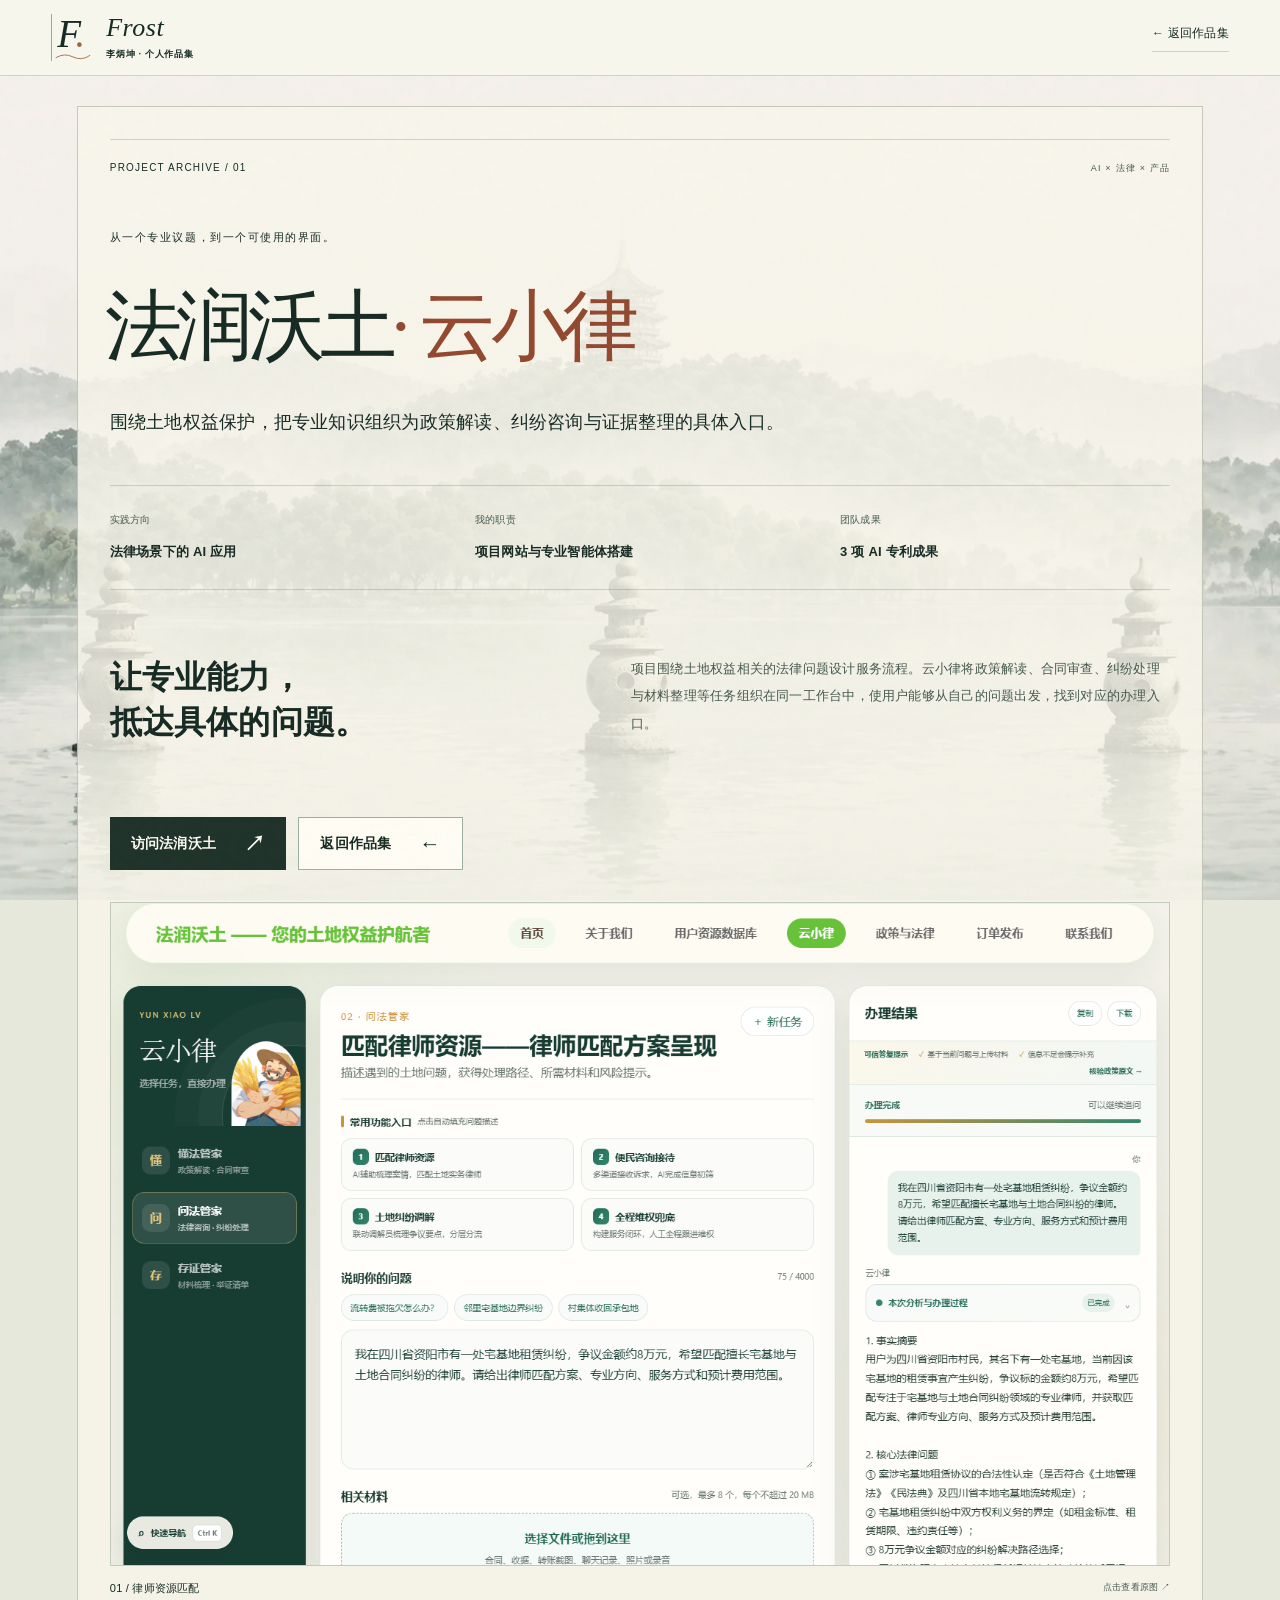
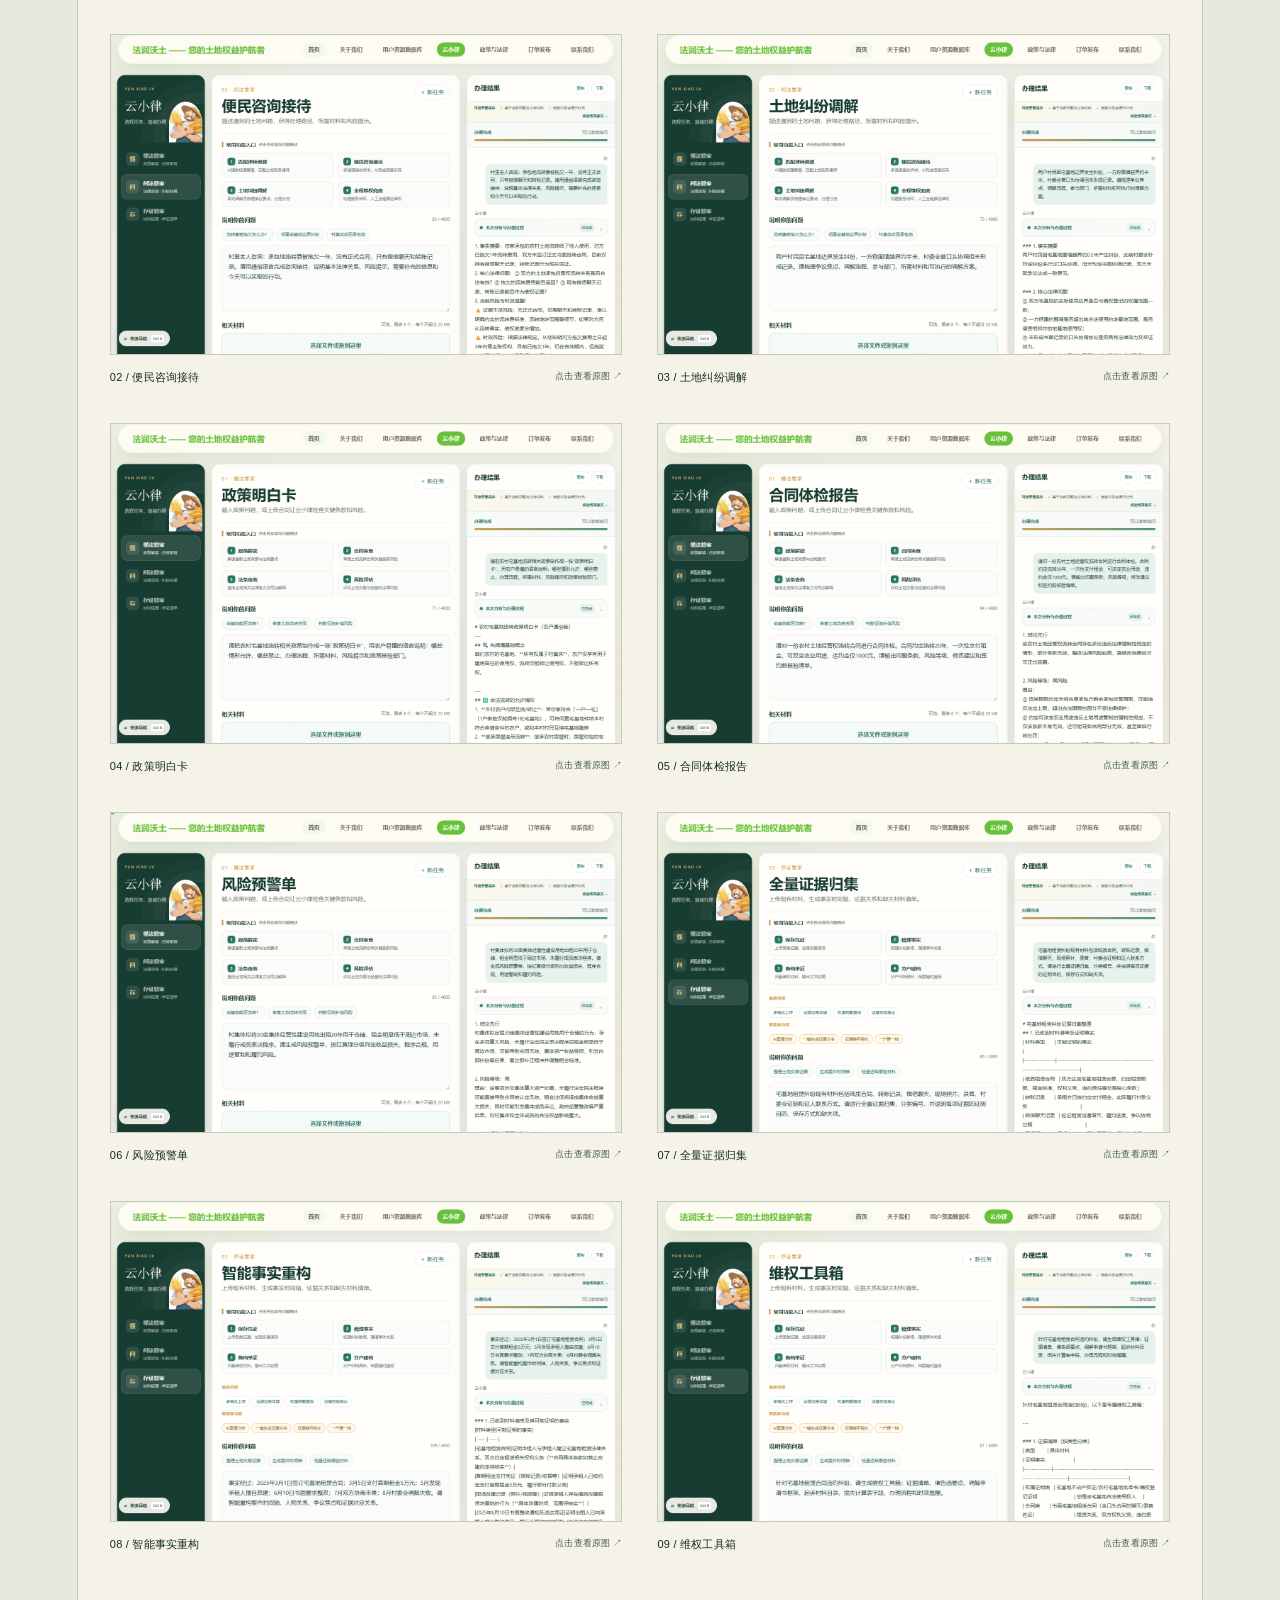
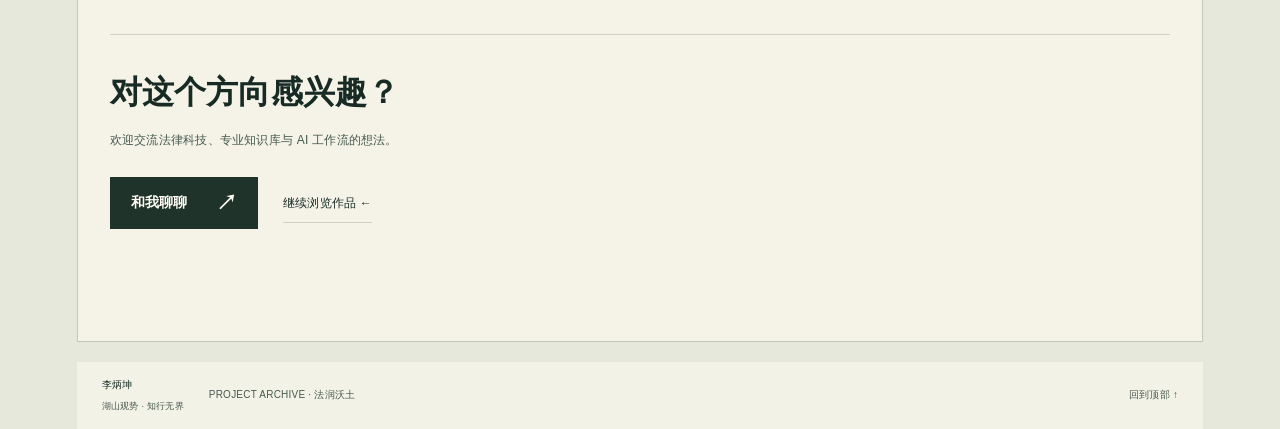
==== commit 26aa7c5b: "Set whale favicon and Frost tab title" ====
--- a/project-farun.html
+++ b/project-farun.html
@@ -1,5 +1,5 @@
 <!DOCTYPE html>
-<html lang="zh-CN"><head><meta charset="UTF-8"><meta name="viewport" content="width=device-width,initial-scale=1"><meta name="theme-color" content="#203d35"><meta name="description" content="法润沃土·云小律项目档案：土地权益场景下的专业智能体与九项功能展示。"><title>法润沃土 · 项目档案 — 李炳坤</title><link rel="icon" href="assets/favicon.svg"><link rel="stylesheet" href="styles.css"><link rel="stylesheet" href="compact.css"><link rel="stylesheet" href="natural-lake.css"></head><body class="compact case-page"><div class="site-backdrop" aria-hidden="true"></div>
+<html lang="zh-CN"><head><meta charset="UTF-8"><meta name="viewport" content="width=device-width,initial-scale=1"><meta name="theme-color" content="#203d35"><meta name="description" content="法润沃土·云小律项目档案：土地权益场景下的专业智能体与九项功能展示。"><title>法润沃土 · 项目档案 — 李炳坤</title><link rel="icon" type="image/svg+xml" href="assets/favicon.svg?v=whale"><link rel="stylesheet" href="styles.css"><link rel="stylesheet" href="compact.css"><link rel="stylesheet" href="natural-lake.css"></head><body class="compact case-page"><div class="site-backdrop" aria-hidden="true"></div>
 <a class="skip-link" href="#case-main">跳转到项目正文</a><header class="site-header"><a class="brand" href="index.html#home"><span aria-hidden="true" class="frost-mark">F<i>.</i><svg viewbox="0 0 44 9"><path d="M2 6Q12 0 22 5T42 3"></path></svg></span><span class="brand-word">Frost<small>李炳坤 · 个人作品集</small></span></a><a class="text-link" href="index.html#works">← 返回作品集</a></header>
 <main class="wrap case-main" id="case-main"><div class="section-kicker"><span>PROJECT ARCHIVE / 01</span><span>AI × 法律 × 产品</span></div><span class="eyebrow">从一个专业议题，到一个可使用的界面。</span><h1 class="case-title">法润沃土<span>· 云小律</span></h1><p class="case-lead">围绕土地权益保护，把专业知识组织为政策解读、纠纷咨询与证据整理的具体入口。</p><div class="case-facts"><div><span>实践方向</span><strong>法律场景下的 AI 应用</strong></div><div><span>我的职责</span><strong>项目网站与专业智能体搭建</strong></div><div><span>团队成果</span><strong>3 项 AI 专利成果</strong></div></div>
 <div class="case-intro"><h2>让专业能力，<br>抵达具体的问题。</h2><div><p>项目围绕土地权益相关的法律问题设计服务流程。云小律将政策解读、合同审查、纠纷处理与材料整理等任务组织在同一工作台中，使用户能够从自己的问题出发，找到对应的办理入口。</p></div></div>
--- a/styles.css
+++ b/styles.css
@@ -24,14 +24,14 @@
 @keyframes reading-reveal{from{opacity:.45;transform:translateY(16px)}to{opacity:1;transform:none}}
 @media(prefers-reduced-motion:reduce){.motion .reveal.visible{animation:none!important}}
 /* West Lake remains the visual thread from the first screen to the landscape. */
-.hero{isolation:isolate}.hero::before{content:"";position:absolute;z-index:-1;top:0;bottom:0;left:calc(50% - 50vw);width:100vw;background:linear-gradient(180deg,#f4f1e9f0 0%,#f4f1e9d9 38%,#f4f1e9b0 76%,#f4f1e9e8 100%),url('assets/lake.png') center 63%/cover no-repeat;pointer-events:none}.landscape{height:600px;color:var(--ink);background:#dce4d8}.landscape>img{filter:none;object-position:center 70%}.landscape-overlay{background:linear-gradient(180deg,#f4f1e9b8 0%,#f4f1e960 35%,#f4f1e900 65%,#f4f1e96b 100%)}.landscape-inner{padding-top:55px}.landscape-inner>.eyebrow{color:var(--ink);letter-spacing:.19em}.landscape-inner>p{font-size:clamp(32px,3.9vw,56px);margin-top:22px;line-height:1.7;text-shadow:0 2px 30px #f4f1e9}.landscape-inner>p span{color:var(--accent)}.landscape-inner>div{position:relative;border-color:#203d3535;margin-top:220px;text-shadow:0 1px 15px #fff}
+.hero{isolation:isolate}.hero::before{content:"";position:absolute;z-index:-1;top:0;bottom:0;left:calc(50% - 50vw);width:100vw;background:linear-gradient(180deg,#f4f1e9f0 0%,#f4f1e9d9 38%,#f4f1e9b0 76%,#f4f1e9e8 100%),url('assets/lake.webp') center 63%/cover no-repeat;pointer-events:none}.landscape{height:600px;color:var(--ink);background:#dce4d8}.landscape>img{filter:none;object-position:center 70%}.landscape-overlay{background:linear-gradient(180deg,#f4f1e9b8 0%,#f4f1e960 35%,#f4f1e900 65%,#f4f1e96b 100%)}.landscape-inner{padding-top:55px}.landscape-inner>.eyebrow{color:var(--ink);letter-spacing:.19em}.landscape-inner>p{font-size:clamp(32px,3.9vw,56px);margin-top:22px;line-height:1.7;text-shadow:0 2px 30px #f4f1e9}.landscape-inner>p span{color:var(--accent)}.landscape-inner>div{position:relative;border-color:#203d3535;margin-top:220px;text-shadow:0 1px 15px #fff}
 .moments{padding-bottom:30px}.moments-grid{display:grid;grid-template-columns:repeat(3,minmax(0,1fr));gap:36px 26px}.moment{display:block;padding:0;text-align:left;min-width:0}.moment-image{display:block;aspect-ratio:4/3;position:relative;overflow:hidden;background:#e2e3d8}.moment-image>img{width:100%;height:100%;object-fit:cover;transition:transform .8s var(--ease),filter .8s;filter:saturate(.8)}.moment:hover .moment-image>img{transform:scale(1.045);filter:saturate(1)}.moment-bilingual-finals .moment-image>img{object-position:center 40%}.moment-creator-profile .moment-image{background:#dce1d5}.moment-creator-profile .moment-image>img{object-fit:contain;padding:12px}.moment-campus .moment-image>img{object-position:center 40%}.moment-expand{position:absolute;right:15px;bottom:15px;background:var(--paper);width:33px;height:33px;display:grid;place-items:center;font-size:20px;border-radius:50%;transition:transform .3s}.moment:hover .moment-expand{transform:rotate(45deg)}.moment-meta{display:flex;justify-content:space-between;font-size:8px;letter-spacing:.08em;color:var(--muted);margin-top:16px}.moment>strong{display:block;font:20px/1.5 var(--serif);margin-top:8px}.moment-location{display:block;font-size:10px;margin-top:7px;color:var(--muted)}.certificates{display:grid;grid-template-columns:1fr 1.15fr;gap:7%;align-items:center;border-block:1px solid var(--line);padding-block:30px;margin-top:45px}.certificates .eyebrow{font-size:8px;color:var(--accent)}.certificates h3{font-size:25px;margin-top:10px}.certificate-links button{border-bottom:1px solid var(--line);padding:12px 0;font-size:11px;width:100%;display:flex;justify-content:space-between;text-align:left;gap:20px}.certificate-links button:last-child{border:0}.certificate-links button>span{font-size:18px}.certificate-links button:hover{color:var(--accent)}
 .photo-dialog{width:min(1120px,94vw);padding:0;max-height:94dvh;border:0;background:var(--paper);overflow:auto}.photo-close{position:absolute;right:15px;top:15px;width:40px;height:40px;border-radius:50%;background:var(--paper);z-index:2;font-size:28px;line-height:1}.photo-view{background:#182b26;display:grid;place-items:center;min-height:200px}.photo-view>img{max-height:70dvh;max-width:100%;width:auto;height:auto;object-fit:contain}.photo-info{padding:25px 32px;display:flex;justify-content:space-between;gap:30px;align-items:center}.photo-info .eyebrow{font-size:8px;color:var(--accent)}.photo-info h2{font-size:25px;margin:8px 0}.photo-info p{font-size:11px;max-width:740px;line-height:1.9}.photo-controls{display:flex;gap:17px;align-items:center;flex-shrink:0}.photo-controls button{font-size:21px;width:37px;height:37px;border:1px solid var(--line)}.photo-controls>span{font-size:10px;color:var(--muted)}
 /* A four-second opening film: rolling type, five photo cuts, then a curtain reveal. */
-.cinematic-intro{padding:28px 5%;overflow:hidden;background:#172e29;transition:clip-path 1.1s var(--ease)}.film-lake{position:absolute;inset:0;background:linear-gradient(#132a25e8,#132a25e8),url('assets/lake.png') center/cover;pointer-events:none}.cinematic-intro .intro-top,.cinematic-intro .intro-bottom{position:relative;z-index:5}.cinematic-intro .intro-top>span{font-size:10px;letter-spacing:.18em}.cinematic-intro .intro-top i{font-style:normal;opacity:.4;padding-inline:15px}.cinematic-intro #skip-intro{display:flex;align-items:center;gap:18px;padding:8px 0 8px 15px;font-size:11px}.cinematic-intro #skip-intro>span{font-size:22px}.film-marquees{position:absolute;inset:15% 0;display:flex;flex-direction:column;justify-content:space-around;transform:rotate(-7deg);opacity:.13;pointer-events:none}.film-marquee{display:flex;width:max-content;animation:film-scroll 18s linear infinite;font:clamp(80px,12vw,180px)/1 Georgia,serif;letter-spacing:-.03em;white-space:nowrap}.film-marquee>span{padding-right:40px}.film-marquee.reverse{animation-direction:reverse;color:transparent;-webkit-text-stroke:1px var(--paper);font-family:var(--serif);font-size:clamp(75px,10vw,150px)}.film-stage{position:absolute;inset:15% 8% 16%;display:flex;align-items:center;justify-content:center}.film-image-stack{position:absolute;width:min(32vw,390px);height:100%;max-height:470px;left:50%;top:50%;transform:translate(-50%,-50%) rotate(-4deg);background:#10231f;box-shadow:0 20px 100px #0004;overflow:hidden;animation:film-image-arrive 1s var(--ease) both}.intro-frame{position:absolute;width:100%;height:100%;object-fit:cover;opacity:0;transform:scale(1.12);transition:opacity .18s linear,transform .9s var(--ease);filter:saturate(.85)}.intro-frame.is-current{opacity:1;transform:scale(1)}.intro-frame:nth-child(2){object-position:48% center}.intro-frame:nth-child(3){object-position:60% center}.intro-frame:nth-child(4){object-position:60% center}.film-image-stack::after{content:"";position:absolute;inset:0;background:linear-gradient(180deg,transparent 50%,#122e2570);pointer-events:none}.film-cross{position:absolute;color:#f4f1e9c7;z-index:2;font-size:24px;font-weight:200;line-height:1}.film-cross-tl{left:12px;top:12px}.film-cross-br{right:12px;bottom:12px}.film-side{position:absolute;left:3%;top:48%;writing-mode:vertical-rl;font-size:8px;letter-spacing:.25em;opacity:.7}.film-title{position:absolute;bottom:3%;left:9%;z-index:2;text-shadow:0 2px 30px #10251f70}.film-pretitle{font:12px var(--serif);letter-spacing:.28em;display:block;margin-left:8px;color:#d7dbca}.film-name{font:clamp(80px,10vw,150px)/1.4 var(--serif);letter-spacing:-.04em;white-space:nowrap;overflow:hidden}.film-name>span{display:inline-block;animation:intro-letter 1.1s var(--ease) both}.film-name>span:nth-child(2){animation-delay:.12s}.film-name>span:nth-child(3){animation-delay:.24s}.film-name>i{font-style:normal;color:#d2b58b;display:inline-block;margin-left:-.15em;animation:intro-letter 1.1s .36s var(--ease) both}.film-subtitle{font-size:11px;letter-spacing:.3em;display:block;margin-top:0;margin-left:8px}.film-count{position:absolute;right:3%;bottom:5%;font:13px Georgia,serif;display:flex;gap:10px;align-items:baseline}.film-count>span{font-size:48px}.film-count>i{font-style:normal;opacity:.4}.film-progress{position:absolute;bottom:82px;left:5%;right:5%;height:1px;background:#f4f1e933}.film-progress>span{display:block;width:100%;height:100%;background:#d2b58b;transform-origin:left;animation:film-progress 4.4s linear both}.cinematic-intro .intro-bottom{font-size:8px;letter-spacing:.12em;gap:20px}.cinematic-intro .intro-bottom>span:last-child{color:#d2b58b}.cinematic-intro.leaving .film-image-stack{transition:transform 1s var(--ease);transform:translate(-50%,-50%) rotate(0) scale(1.12)}
+.cinematic-intro{padding:28px 5%;overflow:hidden;background:#172e29;transition:clip-path 1.1s var(--ease)}.film-lake{position:absolute;inset:0;background:linear-gradient(#132a25e8,#132a25e8),url('assets/lake.webp') center/cover;pointer-events:none}.cinematic-intro .intro-top,.cinematic-intro .intro-bottom{position:relative;z-index:5}.cinematic-intro .intro-top>span{font-size:10px;letter-spacing:.18em}.cinematic-intro .intro-top i{font-style:normal;opacity:.4;padding-inline:15px}.cinematic-intro #skip-intro{display:flex;align-items:center;gap:18px;padding:8px 0 8px 15px;font-size:11px}.cinematic-intro #skip-intro>span{font-size:22px}.film-marquees{position:absolute;inset:15% 0;display:flex;flex-direction:column;justify-content:space-around;transform:rotate(-7deg);opacity:.13;pointer-events:none}.film-marquee{display:flex;width:max-content;animation:film-scroll 18s linear infinite;font:clamp(80px,12vw,180px)/1 Georgia,serif;letter-spacing:-.03em;white-space:nowrap}.film-marquee>span{padding-right:40px}.film-marquee.reverse{animation-direction:reverse;color:transparent;-webkit-text-stroke:1px var(--paper);font-family:var(--serif);font-size:clamp(75px,10vw,150px)}.film-stage{position:absolute;inset:15% 8% 16%;display:flex;align-items:center;justify-content:center}.film-image-stack{position:absolute;width:min(32vw,390px);height:100%;max-height:470px;left:50%;top:50%;transform:translate(-50%,-50%) rotate(-4deg);background:#10231f;box-shadow:0 20px 100px #0004;overflow:hidden;animation:film-image-arrive 1s var(--ease) both}.intro-frame{position:absolute;width:100%;height:100%;object-fit:cover;opacity:0;transform:scale(1.12);transition:opacity .18s linear,transform .9s var(--ease);filter:saturate(.85)}.intro-frame.is-current{opacity:1;transform:scale(1)}.intro-frame:nth-child(2){object-position:48% center}.intro-frame:nth-child(3){object-position:60% center}.intro-frame:nth-child(4){object-position:60% center}.film-image-stack::after{content:"";position:absolute;inset:0;background:linear-gradient(180deg,transparent 50%,#122e2570);pointer-events:none}.film-cross{position:absolute;color:#f4f1e9c7;z-index:2;font-size:24px;font-weight:200;line-height:1}.film-cross-tl{left:12px;top:12px}.film-cross-br{right:12px;bottom:12px}.film-side{position:absolute;left:3%;top:48%;writing-mode:vertical-rl;font-size:8px;letter-spacing:.25em;opacity:.7}.film-title{position:absolute;bottom:3%;left:9%;z-index:2;text-shadow:0 2px 30px #10251f70}.film-pretitle{font:12px var(--serif);letter-spacing:.28em;display:block;margin-left:8px;color:#d7dbca}.film-name{font:clamp(80px,10vw,150px)/1.4 var(--serif);letter-spacing:-.04em;white-space:nowrap;overflow:hidden}.film-name>span{display:inline-block;animation:intro-letter 1.1s var(--ease) both}.film-name>span:nth-child(2){animation-delay:.12s}.film-name>span:nth-child(3){animation-delay:.24s}.film-name>i{font-style:normal;color:#d2b58b;display:inline-block;margin-left:-.15em;animation:intro-letter 1.1s .36s var(--ease) both}.film-subtitle{font-size:11px;letter-spacing:.3em;display:block;margin-top:0;margin-left:8px}.film-count{position:absolute;right:3%;bottom:5%;font:13px Georgia,serif;display:flex;gap:10px;align-items:baseline}.film-count>span{font-size:48px}.film-count>i{font-style:normal;opacity:.4}.film-progress{position:absolute;bottom:82px;left:5%;right:5%;height:1px;background:#f4f1e933}.film-progress>span{display:block;width:100%;height:100%;background:#d2b58b;transform-origin:left;animation:film-progress 4.4s linear both}.cinematic-intro .intro-bottom{font-size:8px;letter-spacing:.12em;gap:20px}.cinematic-intro .intro-bottom>span:last-child{color:#d2b58b}.cinematic-intro.leaving .film-image-stack{transition:transform 1s var(--ease);transform:translate(-50%,-50%) rotate(0) scale(1.12)}
 @keyframes film-scroll{to{transform:translateX(-50%)}}@keyframes film-image-arrive{from{clip-path:inset(50% 0 50% 0);transform:translate(-50%,-50%) rotate(4deg) scale(.85)}to{clip-path:inset(0);transform:translate(-50%,-50%) rotate(-4deg) scale(1)}}@keyframes film-progress{from{transform:scaleX(0)}to{transform:scaleX(1)}}
 @media(max-width:1100px){.moment>strong{font-size:17px}.film-title{left:6%}.film-image-stack{width:38vw}.landscape-inner>div{margin-top:230px}}
-@media(max-width:760px){.hero::before{background-position:center bottom;background-image:linear-gradient(#f4f1e9f0,#f4f1e9bd 55%,#f4f1e9e0),url('assets/lake.png')}.landscape{height:520px}.landscape>img{width:145%;max-width:none;left:-22.5%;object-position:center bottom}.landscape-inner{padding-top:40px}.landscape-inner>p{font-size:27px;line-height:1.8;margin-top:22px}.landscape-inner>div{margin-top:230px;font-size:10px;padding-top:15px}.moments{padding-bottom:15px}.moments-grid{grid-template-columns:1fr 1fr;gap:28px 16px}.moment-image{aspect-ratio:3/4}.moment-law-internship{grid-column:1/-1}.moment-law-internship .moment-image{aspect-ratio:4/3}.moment-hackathon-team{grid-column:1/-1}.moment-hackathon-team .moment-image{aspect-ratio:3/2}.moment>strong{font-size:16px;line-height:1.7}.moment-meta{font-size:7px;margin-top:13px;letter-spacing:0}.moment-location{font-size:9px}.moment-expand{width:29px;height:29px;font-size:17px;right:10px;bottom:10px}.certificates{grid-template-columns:1fr;gap:20px;margin-top:30px;padding-block:25px}.certificates h3{font-size:23px}.photo-info{padding:22px;display:block}.photo-info h2{font-size:22px}.photo-controls{justify-content:flex-end;margin-top:18px}.photo-view>img{max-height:62dvh}.photo-view{min-height:180px}.cinematic-intro{padding:20px 6%}.cinematic-intro .intro-top>span{font-size:7px;letter-spacing:.1em;max-width:170px}.cinematic-intro .intro-top i{padding-inline:5px}.cinematic-intro #skip-intro{gap:12px;font-size:10px}.film-stage{inset:20% 4% 20%}.film-image-stack{width:65vw;height:90%;max-height:410px;left:54%}.film-title{left:5%;bottom:-3%}.film-name{font-size:24vw;line-height:1.4}.film-pretitle{font-size:10px;letter-spacing:.12em;margin-left:5px}.film-subtitle{font-size:10px;letter-spacing:.2em;margin-left:5px}.film-side{font-size:6px;left:3%;top:24%}.film-count{right:5%;bottom:-18%;font-size:11px}.film-count>span{font-size:34px}.film-marquees{inset:14% 0 28%;opacity:.12}.film-progress{bottom:72px;left:6%;right:6%}.cinematic-intro .intro-bottom{font-size:7px;gap:10px;letter-spacing:.03em}.cinematic-intro .intro-bottom>span:nth-child(2){display:none}}
+@media(max-width:760px){.hero::before{background-position:center bottom;background-image:linear-gradient(#f4f1e9f0,#f4f1e9bd 55%,#f4f1e9e0),url('assets/lake.webp')}.landscape{height:520px}.landscape>img{width:145%;max-width:none;left:-22.5%;object-position:center bottom}.landscape-inner{padding-top:40px}.landscape-inner>p{font-size:27px;line-height:1.8;margin-top:22px}.landscape-inner>div{margin-top:230px;font-size:10px;padding-top:15px}.moments{padding-bottom:15px}.moments-grid{grid-template-columns:1fr 1fr;gap:28px 16px}.moment-image{aspect-ratio:3/4}.moment-law-internship{grid-column:1/-1}.moment-law-internship .moment-image{aspect-ratio:4/3}.moment-hackathon-team{grid-column:1/-1}.moment-hackathon-team .moment-image{aspect-ratio:3/2}.moment>strong{font-size:16px;line-height:1.7}.moment-meta{font-size:7px;margin-top:13px;letter-spacing:0}.moment-location{font-size:9px}.moment-expand{width:29px;height:29px;font-size:17px;right:10px;bottom:10px}.certificates{grid-template-columns:1fr;gap:20px;margin-top:30px;padding-block:25px}.certificates h3{font-size:23px}.photo-info{padding:22px;display:block}.photo-info h2{font-size:22px}.photo-controls{justify-content:flex-end;margin-top:18px}.photo-view>img{max-height:62dvh}.photo-view{min-height:180px}.cinematic-intro{padding:20px 6%}.cinematic-intro .intro-top>span{font-size:7px;letter-spacing:.1em;max-width:170px}.cinematic-intro .intro-top i{padding-inline:5px}.cinematic-intro #skip-intro{gap:12px;font-size:10px}.film-stage{inset:20% 4% 20%}.film-image-stack{width:65vw;height:90%;max-height:410px;left:54%}.film-title{left:5%;bottom:-3%}.film-name{font-size:24vw;line-height:1.4}.film-pretitle{font-size:10px;letter-spacing:.12em;margin-left:5px}.film-subtitle{font-size:10px;letter-spacing:.2em;margin-left:5px}.film-side{font-size:6px;left:3%;top:24%}.film-count{right:5%;bottom:-18%;font-size:11px}.film-count>span{font-size:34px}.film-marquees{inset:14% 0 28%;opacity:.12}.film-progress{bottom:72px;left:6%;right:6%}.cinematic-intro .intro-bottom{font-size:7px;gap:10px;letter-spacing:.03em}.cinematic-intro .intro-bottom>span:nth-child(2){display:none}}
 @media(prefers-reduced-motion:reduce){.intro-frame,.moment-image>img{transition:none}.film-marquee{animation:none}}
 
 /* Clip decorative full-bleed layers without introducing a horizontal scrollbar. */
--- a/compact.css
+++ b/compact.css
@@ -1,5 +1,5 @@
 /* Compact portfolio: persistent West Lake, readable text and parallel resume lanes. */
-.compact{--ink:#152e25;--muted:#42564b;--accent:#8e422b;--paper:#f7f6ed;--line:#21433430;background:#d8e1d2;color:var(--ink);font-size:15px;line-height:1.8;letter-spacing:.015em;position:relative;isolation:isolate}.compact::after{opacity:.015}.site-backdrop{position:fixed;inset:0;z-index:-2;background:url('assets/lake.png') center 62%/cover no-repeat;pointer-events:none}.site-backdrop::after{content:"";position:absolute;inset:0;background:#d3dece20}.compact strong{font-weight:750}.compact h2,.compact h3{font-weight:650;letter-spacing:.005em}.compact h2{font-size:32px;line-height:1.4}.compact h2>span{color:var(--accent)}.compact button{font-weight:550}.compact .button{font-size:14px;min-height:52px;padding:13px 21px;gap:28px;font-weight:650}.compact .button-paper{border:1px solid #244c3a70;background:#fffdf4e8;color:var(--ink)}.compact .button-paper:hover{background:#dce7d6}.page-width{width:min(1320px,92%);margin-inline:auto}.compact .site-header{position:sticky;top:0;z-index:100;background:#f7f6edf5;backdrop-filter:blur(12px);height:76px;width:100%;max-width:none;padding-inline:max(4%,calc((100% - 1320px)/2));border-bottom:1px solid var(--line)}.compact .brand{font-size:21px;font-weight:650;gap:12px}.compact .brand small{font-size:9px}.compact .site-header nav{gap:34px}.compact .site-header nav a{font-size:14px;font-weight:650}.header-download{border:1px solid #244c3a70;padding:8px 15px;font-size:12px;font-weight:650}.compact-main{padding-top:22px}.compact-hero{display:grid;grid-template-columns:1.5fr .85fr;gap:0;background:#f7f6edeb;border:1px solid #4e674640;box-shadow:0 15px 50px #243b2410}.hero-panel{padding:36px 44px 27px}.hero-panel>.eyebrow{font-size:10px;font-weight:650;letter-spacing:.13em;color:#394f43}.hero-panel h1{font-size:clamp(38px,4.2vw,60px);font-weight:700;line-height:1.42;letter-spacing:.02em;margin:18px 0 14px;font-family:var(--serif)}.hero-panel h1>span{color:var(--accent)}.identity{display:flex;align-items:center;gap:18px;margin-block:12px}.identity>strong{font-size:20px}.identity>span{font-size:12px;font-weight:600;border-left:1px solid var(--line);padding-left:18px}.compact-bio{font-size:15px;line-height:1.9;color:#2b4436;margin-top:13px}.compact-bio strong{color:#102b20}.primary-actions{display:flex;gap:12px;flex-wrap:wrap;margin-top:23px}.quick-contact{display:flex;gap:24px;flex-wrap:wrap;margin-top:18px}.quick-contact>button{font-size:11px;padding:5px 0;border-bottom:1px solid var(--line)}.compact-portrait{margin:0;position:relative;overflow:hidden;min-height:430px;background:#243d42}.compact-portrait>img{position:absolute;width:100%;height:100%;object-fit:cover;object-position:center 40%}.compact-portrait::after{content:"";position:absolute;inset:0;background:linear-gradient(transparent 60%,#102c2499)}.compact-portrait>figcaption{position:absolute;z-index:1;bottom:24px;left:25px;right:25px;color:#fff;display:flex;justify-content:space-between;align-items:end;gap:20px}.compact-portrait strong{font:650 20px var(--serif);letter-spacing:.05em}.compact-portrait figcaption>span{font-size:8px;letter-spacing:.1em}.compact-stats{grid-column:1/-1;display:grid;grid-template-columns:repeat(4,1fr);padding-block:18px;background:#16382df5;color:#f8f7ee}.compact-stats>a{display:flex;align-items:center;justify-content:center;gap:15px;border-left:1px solid #fff3}.compact-stats>a:first-child{border:0}.compact-stats strong{font:38px/1.1 Georgia,serif;letter-spacing:-.04em}.compact-stats em{font:14px var(--sans);font-style:normal;margin-left:3px}.compact-stats a>span{font-size:11px;color:#e2e9d9}.compact-section{margin-top:20px}.section-shell{background:#f7f6edf0;border:1px solid #4e674640;padding:28px 30px;scroll-margin-top:94px}.compact-section-head{display:flex;justify-content:space-between;align-items:end;gap:20px;margin-bottom:24px}.section-index{font-size:10px;letter-spacing:.1em;font-weight:700;color:#435b49;display:block;margin-bottom:8px}.rail-controls,.work-filters{display:flex;gap:6px;align-items:center;flex-wrap:wrap}.rail-controls>button,.work-filters>button{font-size:12px;padding:7px 12px;border:1px solid var(--line);background:#fffdf480;min-height:37px}.rail-controls>button.active,.work-filters>button.active{background:var(--ink);color:var(--paper);border-color:var(--ink)}.rail-controls>button:hover,.work-filters>button:hover{border-color:var(--ink)}.rail-controls #rail-prev,.rail-controls #rail-next{font-size:17px;padding:3px 11px}.resume-rail{display:flex;gap:16px;overflow-x:auto;scroll-snap-type:x mandatory;scroll-behavior:smooth;scrollbar-color:#54745b #dfe5d5;scrollbar-width:thin;padding-bottom:10px;overscroll-behavior-x:contain}.resume-lane{flex:0 0 calc((100% - 32px)/3);min-width:0;scroll-snap-align:start;border:1px solid #21433433;background:#fffdf2f2;overflow:hidden}.lane-heading{padding:18px 20px 15px;position:relative;min-height:156px;background:#e6ecde}.lane-heading>span{font-size:8px;letter-spacing:.13em;font-weight:700;color:#405843}.lane-heading h3{font-family:var(--serif);font-size:33px;line-height:1.2;margin-block:7px;display:flex;align-items:center;justify-content:space-between}.lane-heading h3>i{font:22px var(--sans)}.lane-heading p{font-size:12px;font-weight:550}.lane-heading>strong{display:inline-block;font-size:10px;color:var(--ink);margin-top:10px;padding-top:8px;border-top:1px solid #244c3a30}.lane-entries{height:340px;overflow-y:auto;scrollbar-width:thin;scrollbar-color:#8a9d7f #eff1e7;overscroll-behavior-y:contain;padding:0 17px}.resume-entry{border-bottom:1px solid var(--line)}.resume-entry:last-child{border:0}.resume-entry>summary{padding:13px 20px 13px 0;list-style:none;cursor:pointer;position:relative;line-height:1.5}.resume-entry>summary::-webkit-details-marker{display:none}.entry-date{display:block;font-size:10px;color:#4c6252;font-weight:600}.resume-entry summary>strong{font-size:14px;display:block;line-height:1.6;margin-top:3px}.entry-role{display:block;font-size:11px;color:#405747;margin-top:2px}.resume-entry summary>i{position:absolute;right:0;top:50%;font-size:18px;font-style:normal;font-weight:400;transition:transform .25s}.resume-entry[open] summary>i{transform:rotate(45deg)}.entry-description{font-size:12px;line-height:1.95;padding:0 0 17px;color:#35483a}.entry-description strong{color:#102e20;font-weight:800}.resume-entry[open] summary>strong{color:#8e422b}.resume-footnote{display:flex;justify-content:space-between;gap:20px;align-items:start;padding-top:13px;font-size:10px;color:#405747}.education-detail{max-width:60%;text-align:right}.education-detail summary{cursor:pointer;font-weight:650}.education-detail p{text-align:left;font-size:12px;line-height:1.9;max-width:600px;margin-top:10px}.compact-work-grid{display:grid;grid-template-columns:repeat(3,minmax(0,1fr));gap:17px}.portfolio-card[hidden]{display:none}.portfolio-card{border:1px solid var(--line);background:#fffdf4f2;min-width:0;transition:transform .3s,box-shadow .3s}.portfolio-card:hover{transform:translateY(-3px);box-shadow:0 8px 26px #203d3518}.portfolio-open{display:block;width:100%;padding:0;text-align:left;height:100%}.portfolio-cover{display:block;height:156px;background:#d8e2d0;position:relative;overflow:hidden}.portfolio-cover>img{width:100%;height:100%;object-fit:cover;object-position:center 38%;transition:transform .65s var(--ease)}.portfolio-card:hover .portfolio-cover>img{transform:scale(1.035)}.portfolio-cover.contain{background:#171920}.portfolio-cover.contain>img{object-fit:contain;padding:6px}.portfolio-cover.document>img{object-position:center top}.cover-open{position:absolute;right:10px;bottom:10px;background:#fffef1ee;padding:4px 9px;font-size:9px;font-weight:700;color:#153526}.portfolio-copy{display:block;padding:14px 17px 16px}.portfolio-tag{display:block;font-size:9px;font-weight:600;color:#52614e}.portfolio-copy>strong{display:block;font-size:17px;line-height:1.6;margin-top:5px;letter-spacing:.01em}.portfolio-summary{display:block;font-size:12px;line-height:1.8;color:#334a3b;margin-top:7px}.portfolio-summary strong{color:#143622;font-weight:800}.works-bottom{display:flex;align-items:center;justify-content:space-between;margin-top:18px;gap:20px}.works-bottom>span{font-size:10px;color:#415542}.works-bottom>button{font-size:12px;border-bottom:1px solid var(--line);padding:5px 0;white-space:nowrap}.works-bottom>button>span{font-size:20px;margin-left:15px}.compact-contact{display:grid;grid-template-columns:1fr 180px;gap:40px;padding-block:28px}.compact-contact h2{font-size:32px}.compact-contact h2>span{display:inline}.contact-main>p{font-size:13px;color:#354e3d;margin-top:12px}.contact-copy-grid{display:grid;grid-template-columns:1.15fr 1fr;gap:25px;margin-top:23px}.contact-copy-grid>div{border-top:1px solid var(--line);padding-top:12px}.contact-copy-grid>div>span{display:block;font-size:9px;font-weight:650;color:#50634f}.contact-copy-grid strong{display:block;font-size:18px;letter-spacing:.01em;line-height:1.5;margin-top:5px;overflow-wrap:anywhere}.contact-copy-grid button,.contact-copy-grid a{font-size:12px;padding:6px 0;display:inline-block;border-bottom:1px solid var(--line);margin-right:20px}.document-actions{display:flex;gap:10px;flex-wrap:wrap;margin-top:20px}.compact-wechat{display:flex;flex-direction:column;justify-content:center;align-items:center;border-left:1px solid var(--line);padding-left:20px;gap:13px}.compact-wechat>img{width:140px;height:auto;border:8px solid white;background:white}.compact-wechat>strong{font-size:14px;letter-spacing:.08em}.compact .compact-wechat>.button{font-size:12px;gap:18px;min-height:45px;padding:10px 15px;white-space:nowrap}.compact .site-footer{border:0;background:#f7f6eddd;margin-top:20px;padding:16px 25px;font-size:10px;display:flex;gap:25px}.compact .site-footer button,.compact .site-footer>a{font-size:10px}.compact .site-footer>span{margin-right:auto}.project-sheet{padding:32px;width:min(880px,93vw);max-height:90dvh;overflow:auto;scrollbar-width:thin}.compact .project-sheet>h2{font-size:30px;font-weight:750;margin:15px 0 20px}.project-sheet .eyebrow{font-size:10px;font-weight:700;color:var(--accent)}.project-sheet h3{font-size:16px;font-weight:750;margin:17px 0 5px}.project-sheet p{font-size:13px;line-height:1.95;color:#344c3d}.project-sheet p strong{color:#0d3020;font-weight:800}.project-gallery{display:grid;grid-template-columns:repeat(3,minmax(0,1fr));gap:10px;margin-top:25px}.project-gallery>button{padding:0;text-align:left;background:#e8ecdf;position:relative;border:1px solid var(--line)}.project-gallery img{width:100%;height:145px;object-fit:cover;object-position:center 35%}.project-gallery button>span{font-size:10px;line-height:1.5;padding:9px;display:block;background:#faf9ef;font-weight:600}.project-gallery button::after{content:"↗";position:absolute;right:7px;top:7px;background:#fffdece6;width:25px;height:25px;display:grid;place-items:center;font-size:15px}.project-links{display:flex;gap:15px;flex-wrap:wrap;margin-block:20px}.project-links>a{font-size:12px;text-decoration:underline;text-underline-offset:5px}.project-sheet>#dialog-contact{margin-top:5px}.zoom-dialog{width:min(1160px,95vw);max-height:95dvh;padding:0;border:0;overflow:hidden;background:#f8f8ee}.viewer-toolbar{display:flex;justify-content:space-between;align-items:center;padding:10px 20px;border-bottom:1px solid var(--line);min-height:55px;gap:20px}.viewer-toolbar>span{font-size:13px;font-weight:700}.photo-close{font-size:26px;min-width:36px;min-height:36px;line-height:1}.zoom-stage{height:65dvh;background:#152a23;display:flex;align-items:center;justify-content:center;overflow:hidden;touch-action:none;user-select:none;position:relative}.zoom-stage>img{max-width:100%;max-height:100%;width:auto;height:auto;object-fit:contain;display:block;transform-origin:center center;cursor:zoom-in;user-select:none;-webkit-user-drag:none;will-change:transform}.zoom-stage.is-zoomed>img{cursor:grab}.zoom-stage.is-panning>img{cursor:grabbing}.viewer-controls{display:flex;align-items:center;justify-content:center;gap:12px;padding:12px 18px;flex-wrap:wrap}.viewer-controls>button{font-size:19px;min-width:36px;min-height:36px;border:1px solid var(--line);line-height:1}.viewer-controls #zoom-reset{font-size:11px;padding-inline:10px}.viewer-controls>span,.viewer-controls>output{font-size:11px;min-width:36px;text-align:center}.viewer-divider{width:1px;min-width:1px!important;height:20px;background:var(--line);margin-inline:10px}.viewer-hint{text-align:center;font-size:10px;padding:0 10px 13px;color:#425d49;line-height:1.8}#particle-trail{position:fixed;inset:0;z-index:105;pointer-events:none;width:100%;height:100%;opacity:.8}.compact .toast{background:#173c2c;font-weight:600;font-size:13px}.compact .intro{letter-spacing:.01em}.compact .film-name{font-weight:500}.compact .intro-top>button{font-weight:500}.compact .reading-progress{background:#8e422b}.rail-controls>button:disabled{opacity:.35;cursor:default}
+.compact{--ink:#152e25;--muted:#42564b;--accent:#8e422b;--paper:#f7f6ed;--line:#21433430;background:#d8e1d2;color:var(--ink);font-size:15px;line-height:1.8;letter-spacing:.015em;position:relative;isolation:isolate}.compact::after{opacity:.015}.site-backdrop{position:fixed;inset:0;z-index:-2;background:url('assets/lake.webp') center 62%/cover no-repeat;pointer-events:none}.site-backdrop::after{content:"";position:absolute;inset:0;background:#d3dece20}.compact strong{font-weight:750}.compact h2,.compact h3{font-weight:650;letter-spacing:.005em}.compact h2{font-size:32px;line-height:1.4}.compact h2>span{color:var(--accent)}.compact button{font-weight:550}.compact .button{font-size:14px;min-height:52px;padding:13px 21px;gap:28px;font-weight:650}.compact .button-paper{border:1px solid #244c3a70;background:#fffdf4e8;color:var(--ink)}.compact .button-paper:hover{background:#dce7d6}.page-width{width:min(1320px,92%);margin-inline:auto}.compact .site-header{position:sticky;top:0;z-index:100;background:#f7f6edf5;backdrop-filter:blur(12px);height:76px;width:100%;max-width:none;padding-inline:max(4%,calc((100% - 1320px)/2));border-bottom:1px solid var(--line)}.compact .brand{font-size:21px;font-weight:650;gap:12px}.compact .brand small{font-size:9px}.compact .site-header nav{gap:34px}.compact .site-header nav a{font-size:14px;font-weight:650}.header-download{border:1px solid #244c3a70;padding:8px 15px;font-size:12px;font-weight:650}.compact-main{padding-top:22px}.compact-hero{display:grid;grid-template-columns:1.5fr .85fr;gap:0;background:#f7f6edeb;border:1px solid #4e674640;box-shadow:0 15px 50px #243b2410}.hero-panel{padding:36px 44px 27px}.hero-panel>.eyebrow{font-size:10px;font-weight:650;letter-spacing:.13em;color:#394f43}.hero-panel h1{font-size:clamp(38px,4.2vw,60px);font-weight:700;line-height:1.42;letter-spacing:.02em;margin:18px 0 14px;font-family:var(--serif)}.hero-panel h1>span{color:var(--accent)}.identity{display:flex;align-items:center;gap:18px;margin-block:12px}.identity>strong{font-size:20px}.identity>span{font-size:12px;font-weight:600;border-left:1px solid var(--line);padding-left:18px}.compact-bio{font-size:15px;line-height:1.9;color:#2b4436;margin-top:13px}.compact-bio strong{color:#102b20}.primary-actions{display:flex;gap:12px;flex-wrap:wrap;margin-top:23px}.quick-contact{display:flex;gap:24px;flex-wrap:wrap;margin-top:18px}.quick-contact>button{font-size:11px;padding:5px 0;border-bottom:1px solid var(--line)}.compact-portrait{margin:0;position:relative;overflow:hidden;min-height:430px;background:#243d42}.compact-portrait>img{position:absolute;width:100%;height:100%;object-fit:cover;object-position:center 40%}.compact-portrait::after{content:"";position:absolute;inset:0;background:linear-gradient(transparent 60%,#102c2499)}.compact-portrait>figcaption{position:absolute;z-index:1;bottom:24px;left:25px;right:25px;color:#fff;display:flex;justify-content:space-between;align-items:end;gap:20px}.compact-portrait strong{font:650 20px var(--serif);letter-spacing:.05em}.compact-portrait figcaption>span{font-size:8px;letter-spacing:.1em}.compact-stats{grid-column:1/-1;display:grid;grid-template-columns:repeat(4,1fr);padding-block:18px;background:#16382df5;color:#f8f7ee}.compact-stats>a{display:flex;align-items:center;justify-content:center;gap:15px;border-left:1px solid #fff3}.compact-stats>a:first-child{border:0}.compact-stats strong{font:38px/1.1 Georgia,serif;letter-spacing:-.04em}.compact-stats em{font:14px var(--sans);font-style:normal;margin-left:3px}.compact-stats a>span{font-size:11px;color:#e2e9d9}.compact-section{margin-top:20px}.section-shell{background:#f7f6edf0;border:1px solid #4e674640;padding:28px 30px;scroll-margin-top:94px}.compact-section-head{display:flex;justify-content:space-between;align-items:end;gap:20px;margin-bottom:24px}.section-index{font-size:10px;letter-spacing:.1em;font-weight:700;color:#435b49;display:block;margin-bottom:8px}.rail-controls,.work-filters{display:flex;gap:6px;align-items:center;flex-wrap:wrap}.rail-controls>button,.work-filters>button{font-size:12px;padding:7px 12px;border:1px solid var(--line);background:#fffdf480;min-height:37px}.rail-controls>button.active,.work-filters>button.active{background:var(--ink);color:var(--paper);border-color:var(--ink)}.rail-controls>button:hover,.work-filters>button:hover{border-color:var(--ink)}.rail-controls #rail-prev,.rail-controls #rail-next{font-size:17px;padding:3px 11px}.resume-rail{display:flex;gap:16px;overflow-x:auto;scroll-snap-type:x mandatory;scroll-behavior:smooth;scrollbar-color:#54745b #dfe5d5;scrollbar-width:thin;padding-bottom:10px;overscroll-behavior-x:contain}.resume-lane{flex:0 0 calc((100% - 32px)/3);min-width:0;scroll-snap-align:start;border:1px solid #21433433;background:#fffdf2f2;overflow:hidden}.lane-heading{padding:18px 20px 15px;position:relative;min-height:156px;background:#e6ecde}.lane-heading>span{font-size:8px;letter-spacing:.13em;font-weight:700;color:#405843}.lane-heading h3{font-family:var(--serif);font-size:33px;line-height:1.2;margin-block:7px;display:flex;align-items:center;justify-content:space-between}.lane-heading h3>i{font:22px var(--sans)}.lane-heading p{font-size:12px;font-weight:550}.lane-heading>strong{display:inline-block;font-size:10px;color:var(--ink);margin-top:10px;padding-top:8px;border-top:1px solid #244c3a30}.lane-entries{height:340px;overflow-y:auto;scrollbar-width:thin;scrollbar-color:#8a9d7f #eff1e7;overscroll-behavior-y:contain;padding:0 17px}.resume-entry{border-bottom:1px solid var(--line)}.resume-entry:last-child{border:0}.resume-entry>summary{padding:13px 20px 13px 0;list-style:none;cursor:pointer;position:relative;line-height:1.5}.resume-entry>summary::-webkit-details-marker{display:none}.entry-date{display:block;font-size:10px;color:#4c6252;font-weight:600}.resume-entry summary>strong{font-size:14px;display:block;line-height:1.6;margin-top:3px}.entry-role{display:block;font-size:11px;color:#405747;margin-top:2px}.resume-entry summary>i{position:absolute;right:0;top:50%;font-size:18px;font-style:normal;font-weight:400;transition:transform .25s}.resume-entry[open] summary>i{transform:rotate(45deg)}.entry-description{font-size:12px;line-height:1.95;padding:0 0 17px;color:#35483a}.entry-description strong{color:#102e20;font-weight:800}.resume-entry[open] summary>strong{color:#8e422b}.resume-footnote{display:flex;justify-content:space-between;gap:20px;align-items:start;padding-top:13px;font-size:10px;color:#405747}.education-detail{max-width:60%;text-align:right}.education-detail summary{cursor:pointer;font-weight:650}.education-detail p{text-align:left;font-size:12px;line-height:1.9;max-width:600px;margin-top:10px}.compact-work-grid{display:grid;grid-template-columns:repeat(3,minmax(0,1fr));gap:17px}.portfolio-card[hidden]{display:none}.portfolio-card{border:1px solid var(--line);background:#fffdf4f2;min-width:0;transition:transform .3s,box-shadow .3s}.portfolio-card:hover{transform:translateY(-3px);box-shadow:0 8px 26px #203d3518}.portfolio-open{display:block;width:100%;padding:0;text-align:left;height:100%}.portfolio-cover{display:block;height:156px;background:#d8e2d0;position:relative;overflow:hidden}.portfolio-cover>img{width:100%;height:100%;object-fit:cover;object-position:center 38%;transition:transform .65s var(--ease)}.portfolio-card:hover .portfolio-cover>img{transform:scale(1.035)}.portfolio-cover.contain{background:#171920}.portfolio-cover.contain>img{object-fit:contain;padding:6px}.portfolio-cover.document>img{object-position:center top}.cover-open{position:absolute;right:10px;bottom:10px;background:#fffef1ee;padding:4px 9px;font-size:9px;font-weight:700;color:#153526}.portfolio-copy{display:block;padding:14px 17px 16px}.portfolio-tag{display:block;font-size:9px;font-weight:600;color:#52614e}.portfolio-copy>strong{display:block;font-size:17px;line-height:1.6;margin-top:5px;letter-spacing:.01em}.portfolio-summary{display:block;font-size:12px;line-height:1.8;color:#334a3b;margin-top:7px}.portfolio-summary strong{color:#143622;font-weight:800}.works-bottom{display:flex;align-items:center;justify-content:space-between;margin-top:18px;gap:20px}.works-bottom>span{font-size:10px;color:#415542}.works-bottom>button{font-size:12px;border-bottom:1px solid var(--line);padding:5px 0;white-space:nowrap}.works-bottom>button>span{font-size:20px;margin-left:15px}.compact-contact{display:grid;grid-template-columns:1fr 180px;gap:40px;padding-block:28px}.compact-contact h2{font-size:32px}.compact-contact h2>span{display:inline}.contact-main>p{font-size:13px;color:#354e3d;margin-top:12px}.contact-copy-grid{display:grid;grid-template-columns:1.15fr 1fr;gap:25px;margin-top:23px}.contact-copy-grid>div{border-top:1px solid var(--line);padding-top:12px}.contact-copy-grid>div>span{display:block;font-size:9px;font-weight:650;color:#50634f}.contact-copy-grid strong{display:block;font-size:18px;letter-spacing:.01em;line-height:1.5;margin-top:5px;overflow-wrap:anywhere}.contact-copy-grid button,.contact-copy-grid a{font-size:12px;padding:6px 0;display:inline-block;border-bottom:1px solid var(--line);margin-right:20px}.document-actions{display:flex;gap:10px;flex-wrap:wrap;margin-top:20px}.compact-wechat{display:flex;flex-direction:column;justify-content:center;align-items:center;border-left:1px solid var(--line);padding-left:20px;gap:13px}.compact-wechat>img{width:140px;height:auto;border:8px solid white;background:white}.compact-wechat>strong{font-size:14px;letter-spacing:.08em}.compact .compact-wechat>.button{font-size:12px;gap:18px;min-height:45px;padding:10px 15px;white-space:nowrap}.compact .site-footer{border:0;background:#f7f6eddd;margin-top:20px;padding:16px 25px;font-size:10px;display:flex;gap:25px}.compact .site-footer button,.compact .site-footer>a{font-size:10px}.compact .site-footer>span{margin-right:auto}.project-sheet{padding:32px;width:min(880px,93vw);max-height:90dvh;overflow:auto;scrollbar-width:thin}.compact .project-sheet>h2{font-size:30px;font-weight:750;margin:15px 0 20px}.project-sheet .eyebrow{font-size:10px;font-weight:700;color:var(--accent)}.project-sheet h3{font-size:16px;font-weight:750;margin:17px 0 5px}.project-sheet p{font-size:13px;line-height:1.95;color:#344c3d}.project-sheet p strong{color:#0d3020;font-weight:800}.project-gallery{display:grid;grid-template-columns:repeat(3,minmax(0,1fr));gap:10px;margin-top:25px}.project-gallery>button{padding:0;text-align:left;background:#e8ecdf;position:relative;border:1px solid var(--line)}.project-gallery img{width:100%;height:145px;object-fit:cover;object-position:center 35%}.project-gallery button>span{font-size:10px;line-height:1.5;padding:9px;display:block;background:#faf9ef;font-weight:600}.project-gallery button::after{content:"↗";position:absolute;right:7px;top:7px;background:#fffdece6;width:25px;height:25px;display:grid;place-items:center;font-size:15px}.project-links{display:flex;gap:15px;flex-wrap:wrap;margin-block:20px}.project-links>a{font-size:12px;text-decoration:underline;text-underline-offset:5px}.project-sheet>#dialog-contact{margin-top:5px}.zoom-dialog{width:min(1160px,95vw);max-height:95dvh;padding:0;border:0;overflow:hidden;background:#f8f8ee}.viewer-toolbar{display:flex;justify-content:space-between;align-items:center;padding:10px 20px;border-bottom:1px solid var(--line);min-height:55px;gap:20px}.viewer-toolbar>span{font-size:13px;font-weight:700}.photo-close{font-size:26px;min-width:36px;min-height:36px;line-height:1}.zoom-stage{height:65dvh;background:#152a23;display:flex;align-items:center;justify-content:center;overflow:hidden;touch-action:none;user-select:none;position:relative}.zoom-stage>img{max-width:100%;max-height:100%;width:auto;height:auto;object-fit:contain;display:block;transform-origin:center center;cursor:zoom-in;user-select:none;-webkit-user-drag:none;will-change:transform}.zoom-stage.is-zoomed>img{cursor:grab}.zoom-stage.is-panning>img{cursor:grabbing}.viewer-controls{display:flex;align-items:center;justify-content:center;gap:12px;padding:12px 18px;flex-wrap:wrap}.viewer-controls>button{font-size:19px;min-width:36px;min-height:36px;border:1px solid var(--line);line-height:1}.viewer-controls #zoom-reset{font-size:11px;padding-inline:10px}.viewer-controls>span,.viewer-controls>output{font-size:11px;min-width:36px;text-align:center}.viewer-divider{width:1px;min-width:1px!important;height:20px;background:var(--line);margin-inline:10px}.viewer-hint{text-align:center;font-size:10px;padding:0 10px 13px;color:#425d49;line-height:1.8}#particle-trail{position:fixed;inset:0;z-index:105;pointer-events:none;width:100%;height:100%;opacity:.8}.compact .toast{background:#173c2c;font-weight:600;font-size:13px}.compact .intro{letter-spacing:.01em}.compact .film-name{font-weight:500}.compact .intro-top>button{font-weight:500}.compact .reading-progress{background:#8e422b}.rail-controls>button:disabled{opacity:.35;cursor:default}
 @media(min-width:1500px){.hero-panel{padding-block:40px}.compact-portrait{min-height:470px}.portfolio-cover{height:170px}}
 @media(max-width:1100px){.hero-panel{padding:28px}.hero-panel h1{font-size:45px}.identity{display:block}.identity>span{display:block;border:0;padding:0;margin-top:4px}.compact-portrait{min-height:430px}.compact-portrait strong{font-size:17px}.compact-portrait figcaption>span{display:none}.compact-stats>a{display:block;text-align:center}.compact-stats a>span{display:block;margin-top:7px}.compact-stats strong{font-size:31px}.resume-lane{flex-basis:calc((100% - 16px)/2);min-width:320px}.portfolio-copy>strong{font-size:16px}.compact-contact{gap:25px}.document-actions .button{font-size:12px;gap:18px}.contact-copy-grid strong{font-size:16px}.compact-section-head{align-items:start;flex-wrap:wrap}}
 @media(max-width:760px){.compact{font-size:14px}.compact .site-header{height:67px;padding-inline:4%;gap:10px}.compact .brand{font-size:17px;gap:8px}.compact .brand small{font-size:7px}.compact .brand-seal{width:29px;height:32px;font-size:22px}.compact .site-header nav{gap:14px}.compact .site-header nav a{font-size:11px;padding:12px 0}.header-download{display:none}.compact-main{padding-top:13px}.page-width{width:94%}.compact-hero{grid-template-columns:1fr .55fr}.hero-panel{padding:22px 20px;grid-column:1/-1;position:relative}.hero-panel>.eyebrow{font-size:8px;letter-spacing:.08em}.hero-panel h1{font-size:37px;line-height:1.45;margin-top:17px}.identity{margin-top:10px}.identity>strong{font-size:20px}.identity>span{font-size:11px}.compact-bio{font-size:13px;line-height:1.9;margin-top:16px;max-width:78%}.compact-portrait{grid-column:1/-1;min-height:0;height:0;overflow:visible;position:relative;border:0;margin:0}.compact-portrait>img{position:absolute;width:92px;height:113px;right:18px;bottom:95px;object-fit:cover;border:4px solid #fffdf3;box-shadow:0 3px 15px #1235261f;object-position:center 38%}.compact-portrait::after,.compact-portrait figcaption{display:none}.primary-actions{gap:9px;margin-top:20px}.compact .primary-actions>.button{font-size:12px;padding:12px 15px;gap:18px;min-height:46px}.quick-contact{gap:18px;margin-top:12px}.quick-contact>button{font-size:10px}.compact-stats{grid-template-columns:repeat(4,1fr);padding-block:15px}.compact-stats>a{padding:0 4px}.compact-stats strong{font-size:25px}.compact-stats em{font-size:10px}.compact-stats a>span{font-size:8px;line-height:1.5;margin-top:6px}.section-shell{padding:23px 18px;scroll-margin-top:80px}.compact-section{margin-top:14px}.compact h2{font-size:27px}.compact-section-head{display:block;margin-bottom:18px}.section-index{font-size:9px;margin-bottom:7px}.rail-controls,.work-filters{margin-top:16px;gap:5px}.rail-controls>button,.work-filters>button{font-size:11px;min-height:34px;padding:6px 11px}.rail-controls #rail-prev,.rail-controls #rail-next{margin-left:auto}.rail-controls #rail-next{margin-left:0}.resume-rail{gap:12px}.resume-lane{flex-basis:100%;min-width:0}.lane-heading{min-height:135px;padding:15px 18px}.lane-heading h3{font-size:30px}.lane-heading p{font-size:12px}.lane-entries{height:310px;padding-inline:15px}.entry-description{font-size:12px}.resume-entry summary>strong{font-size:14px}.resume-footnote{display:block;font-size:9px;padding-top:12px}.education-detail{max-width:none;text-align:left;margin-top:8px}.education-detail p{font-size:11px}.compact-work-grid{grid-template-columns:repeat(2,minmax(0,1fr));gap:12px}.portfolio-cover{height:125px}.portfolio-copy{padding:11px}.portfolio-tag{font-size:8px;line-height:1.5}.portfolio-copy>strong{font-size:15px;line-height:1.5;margin-top:6px}.portfolio-summary{font-size:11px;line-height:1.75;margin-top:7px}.cover-open{font-size:8px;padding:3px 6px;right:6px;bottom:6px}.works-bottom{gap:12px;align-items:start;margin-top:15px}.works-bottom>span{font-size:9px;line-height:1.8}.works-bottom>button{font-size:10px}.works-bottom>button>span{margin-left:6px}.compact-contact{grid-template-columns:1fr;gap:24px}.compact-contact h2{font-size:26px}.compact-contact h2>span{display:block;margin-top:4px}.contact-main>p{font-size:12px;line-height:1.9}.contact-copy-grid{grid-template-columns:1fr;gap:15px;margin-top:20px}.contact-copy-grid strong{font-size:20px}.contact-copy-grid button,.contact-copy-grid a{font-size:12px;padding-block:8px}.document-actions{gap:8px}.compact .document-actions>.button{font-size:12px;min-height:50px;padding:12px 15px;gap:13px}.document-actions>.button:first-child{width:100%;justify-content:space-between}.document-actions>.button:not(:first-child){flex:1;justify-content:space-between}.compact-wechat{border-left:0;border-top:1px solid var(--line);padding:20px 0 0;display:grid;grid-template-columns:110px 1fr;grid-template-rows:auto auto;column-gap:24px;justify-items:start;align-items:end;gap:10px 24px}.compact-wechat>img{grid-row:1/3;width:110px}.compact-wechat>strong{align-self:end;font-size:16px}.compact .compact-wechat>.button{align-self:start;min-height:44px;font-size:12px;gap:20px}.compact .site-footer{padding:17px;display:flex;gap:15px;flex-wrap:wrap;margin-top:14px;font-size:9px}.compact .site-footer>span{width:100%;font-size:9px}.compact .site-footer>button,.compact .site-footer>a{font-size:10px}.compact .site-footer>a{margin-left:auto}.project-sheet{padding:30px 20px}.compact .project-sheet>h2{font-size:25px;padding-right:10px}.project-sheet .eyebrow{font-size:9px}.project-sheet p{font-size:12px}.project-gallery{grid-template-columns:1fr 1fr;gap:9px}.project-gallery img{height:125px}.project-gallery button>span{font-size:9px;padding:7px}.zoom-dialog{width:96vw}.zoom-stage{height:58dvh}.viewer-toolbar{padding:9px 14px;gap:10px}.viewer-toolbar>span{font-size:12px}.viewer-controls{gap:7px;padding:12px 8px}.viewer-controls>button{min-width:31px;min-height:34px;font-size:18px}.viewer-controls>span,.viewer-controls>output{font-size:10px;min-width:27px}.viewer-divider{margin-inline:2px}.viewer-hint{font-size:8px;padding-bottom:12px}.compact .intro-bottom{font-weight:400}}
--- a/natural-lake.css
+++ b/natural-lake.css
@@ -186,7 +186,39 @@
   .portfolio-cover::after { display: none; }
 }
 
-/* Resume links lead to the existing portfolio card. */
+/* Keep previously shared portfolio anchors usable. */
 .portfolio-card { scroll-margin-top: 105px; }
 .portfolio-card.is-linked { outline: 2px solid var(--accent); outline-offset: 5px; }
-.portfolio-card.is-linked .portfolio-cover::after { transform: translateX(115%); }
+.portfolio-cover.creator-frame > img { object-fit: cover; object-position: center top; }
+
+.work-link-preview {
+  position: fixed;
+  z-index: 110;
+  width: min(288px, calc(100vw - 24px));
+  padding: 5px;
+  background: #fffdf4;
+  border: 1px solid #c9cbb8;
+  box-shadow: 0 16px 40px #16271d50;
+  opacity: 0;
+  visibility: hidden;
+  pointer-events: none;
+  transform: translateY(10px) rotate(-3deg) scale(.95);
+  transition: opacity .2s, transform .3s var(--ease), visibility .2s;
+}
+
+.work-link-preview.is-visible {
+  opacity: 1;
+  visibility: visible;
+  transform: translateY(0) rotate(1.5deg) scale(1);
+}
+
+.work-link-preview img {
+  width: 100%;
+  aspect-ratio: 16 / 10;
+  object-fit: cover;
+  background: var(--paper);
+}
+
+@media (prefers-reduced-motion: reduce) {
+  .work-link-preview, .work-link-preview.is-visible { transform: none; transition: none; }
+}
